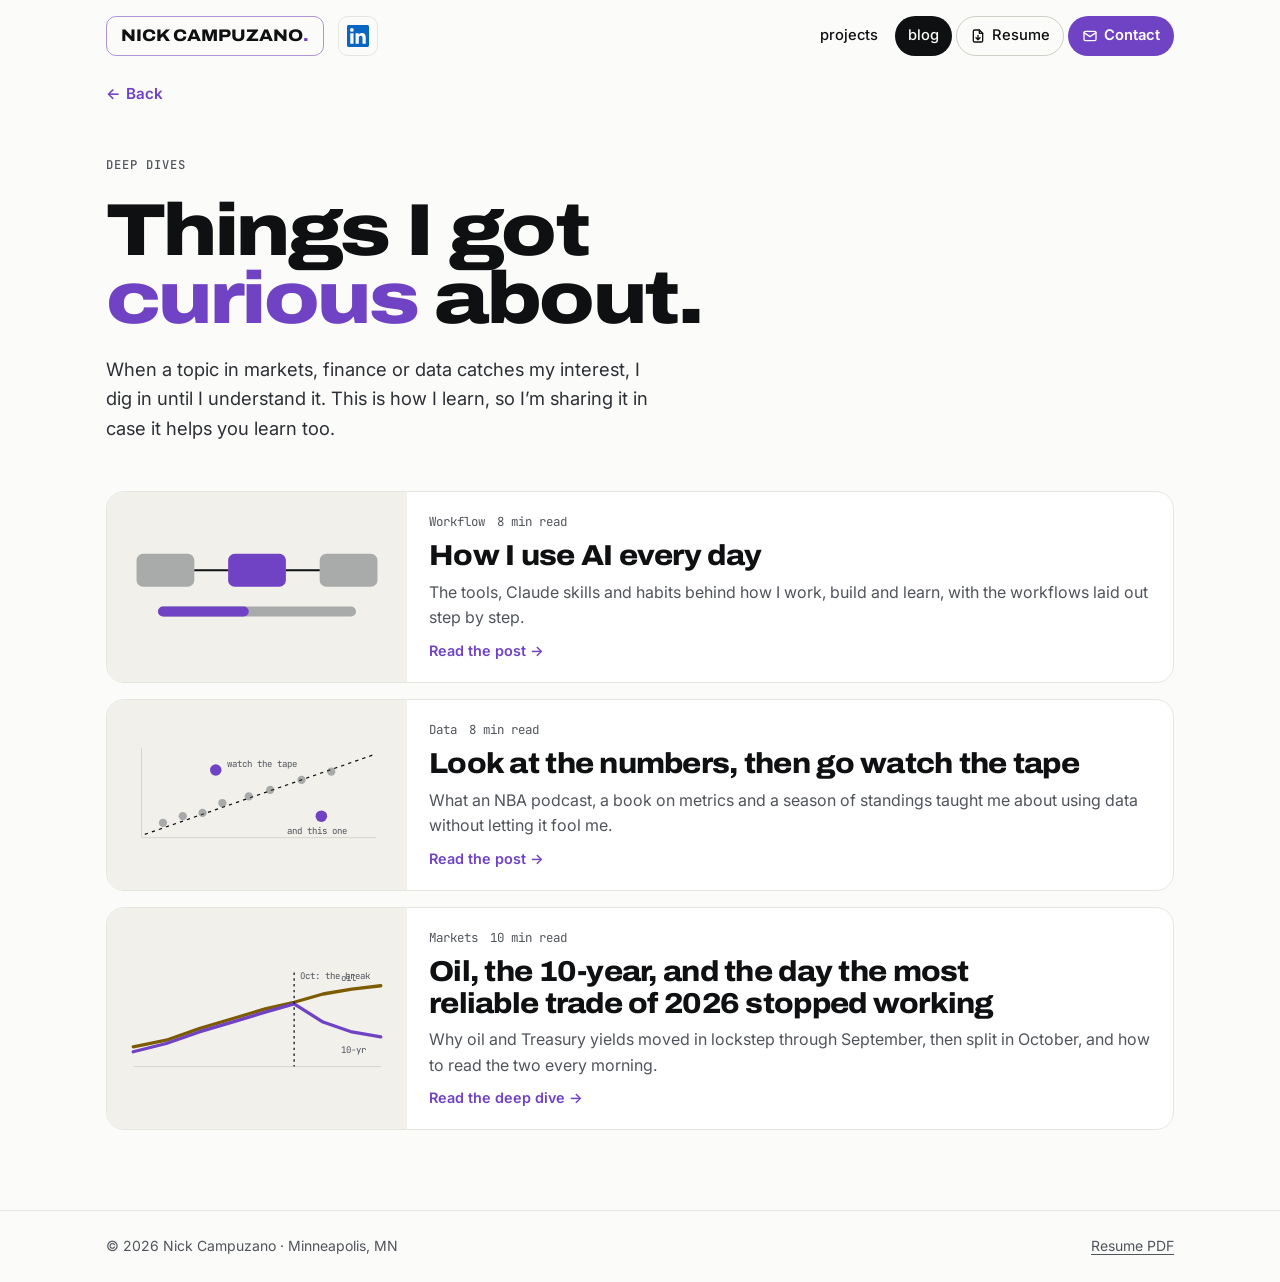
==== deep-dives/index.html @ 83919120 "Header says projects and blog; dock-style home dots with headshot; softer contact pulse; Back link a" ====
<!doctype html>
<html lang="en">
<head>
<meta charset="utf-8">
<meta name="viewport" content="width=device-width, initial-scale=1, viewport-fit=cover">
<title>Deep Dives · Nick Campuzano</title>
<meta name="description" content="Visual explainers by Nick Campuzano on markets, finance and data, with charts and sources.">
<link rel="canonical" href="https://nickgcamp.com/deep-dives/">
<meta property="og:type" content="website">
<meta property="og:site_name" content="Nick Campuzano">
<meta property="og:title" content="Deep Dives · Nick Campuzano">
<meta property="og:description" content="Visual explainers by Nick Campuzano on markets, finance and data, with charts and sources.">
<meta property="og:url" content="https://nickgcamp.com/deep-dives/">
<meta property="og:image" content="https://nickgcamp.com/assets/og-image.png">
<meta property="og:image:width" content="1200">
<meta property="og:image:height" content="630">
<meta name="twitter:card" content="summary_large_image">
<meta name="theme-color" content="#fbfbf9" media="(prefers-color-scheme: light)">
<meta name="theme-color" content="#0f1114" media="(prefers-color-scheme: dark)">
<link rel="icon" href="../assets/favicon.svg" type="image/svg+xml">
<link rel="icon" href="../assets/favicon-32.png" sizes="32x32" type="image/png">
<link rel="apple-touch-icon" href="../assets/apple-touch-icon.png">
<link rel="preconnect" href="https://fonts.googleapis.com">
<link rel="preconnect" href="https://fonts.gstatic.com" crossorigin>
<link rel="stylesheet" href="https://fonts.googleapis.com/css2?family=Archivo:wdth,wght@62..125,400..900&family=Inter:wght@400;500;600;700&family=JetBrains+Mono:wght@400;500;600;700&display=swap">
<link rel="stylesheet" href="../assets/site.css?v=20261123f">
<script src="../assets/site.js?v=20261123f" defer></script>
</head>
<body>
<a class="skip" href="#main">Skip to content</a>
<header class="site-header">
  <div class="wrap">
    <div class="brand-row"><a class="brand" href="../index.html">Nick Campuzano<span>.</span></a><a class="brand-li" href="https://www.linkedin.com/in/nickgcamp" aria-label="Nick on LinkedIn"><svg viewBox="0 0 24 24" width="20" height="20" aria-hidden="true" focusable="false"><path d="M20.45 20.45h-3.55v-5.57c0-1.33-.03-3.04-1.85-3.04-1.86 0-2.14 1.45-2.14 2.94v5.67H9.35V9h3.41v1.56h.05c.48-.9 1.64-1.85 3.37-1.85 3.6 0 4.27 2.37 4.27 5.46v6.28zM5.34 7.43a2.06 2.06 0 1 1 0-4.12 2.06 2.06 0 0 1 0 4.12zM7.12 20.45H3.56V9h3.56v11.45zM22.22 0H1.77C.79 0 0 .77 0 1.73v20.54C0 23.23.79 24 1.77 24h20.45c.98 0 1.78-.77 1.78-1.73V1.73C24 .77 23.2 0 22.22 0z"/></svg></a></div>
    <nav class="nav" aria-label="Main">
      <a href="../projects.html">projects</a>
      <a href="../deep-dives/" aria-current="page">blog</a>
      <a class="nav-pdf" href="../assets/Nick_Campuzano_Resume.pdf" aria-label="Download resume (PDF)"><svg class="dl" viewBox="0 0 24 24" width="16" height="16" aria-hidden="true" focusable="false" fill="none" stroke="currentColor" stroke-width="2" stroke-linecap="round" stroke-linejoin="round"><path d="M14 3H7a2 2 0 0 0-2 2v14a2 2 0 0 0 2 2h10a2 2 0 0 0 2-2V8z"/><path d="M14 3v5h5"/><path d="M12 11v6M9 14.5l3 3 3-3"/></svg><span>Resume</span></a>
      <a class="nav-cta" href="../index.html#contact"><svg class="mail" viewBox="0 0 24 24" width="16" height="16" aria-hidden="true" focusable="false" fill="none" stroke="currentColor" stroke-width="2" stroke-linecap="round" stroke-linejoin="round"><rect x="3" y="5" width="18" height="14" rx="2"/><path d="m3 7 9 6 9-6"/></svg><span>Contact</span></a>
    </nav>
  </div>
</header>
<div class="wrap backbar"><a class="back-link" href="../index.html" data-back><span aria-hidden="true">&larr;</span> Back</a></div>

<main id="main">
  <section class="hero">
    <div class="wrap">
      <span class="eyebrow">Deep Dives</span>
      <h1 style="font-size:clamp(2.4rem,7vw,4.6rem)">Things I got <em>curious</em> about.</h1>
      <p class="lead">When a topic in markets, finance or data catches my interest, I dig in until I understand it. This is how I learn, so I’m sharing it in case it helps you learn too.</p>
    </div>
  </section>
  <section class="section tight">
    <div class="wrap post-list">
      <a class="post-card" href="how-i-use-ai-every-day.html">
        <div class="thumb"><svg viewBox="0 0 320 140" aria-hidden="true"><rect class="t-mut-f" x="14" y="30" width="70" height="40" rx="8"/><rect class="t-acc-f" x="125" y="30" width="70" height="40" rx="8"/><rect class="t-mut-f" x="236" y="30" width="70" height="40" rx="8"/><line x1="84" y1="50" x2="125" y2="50" class="t-ink" stroke-width="2.5"/><line x1="195" y1="50" x2="236" y2="50" class="t-ink" stroke-width="2.5"/><rect class="t-mut-f" x="40" y="94" width="240" height="12" rx="6"/><rect class="t-acc-f" x="40" y="94" width="110" height="12" rx="6"/></svg></div>
        <div class="body">
          <span class="meta-line"><span>Workflow</span><span>8 min read</span></span>
          <h2>How I use AI every day</h2>
          <p>The tools, Claude skills and habits behind how I work, build and learn, with the workflows laid out step by step.</p>
          <span class="go">Read the post →</span>
        </div>
      </a>
      <a class="post-card" href="metrics-and-the-tape.html">
        <div class="thumb"><svg viewBox="0 0 320 140" aria-hidden="true"><line x1="20" y1="122" x2="304" y2="122" class="c-axis"/><line x1="20" y1="122" x2="20" y2="14" class="c-axis"/><line x1="24" y1="118" x2="300" y2="22" class="t-ink" stroke-width="1.5" stroke-dasharray="4 5"/><circle class="t-mut-f" cx="46" cy="104" r="5"/><circle class="t-mut-f" cx="70" cy="96" r="5"/><circle class="t-mut-f" cx="94" cy="92" r="5"/><circle class="t-mut-f" cx="118" cy="80" r="5"/><circle class="t-mut-f" cx="150" cy="72" r="5"/><circle class="t-mut-f" cx="176" cy="64" r="5"/><circle class="t-mut-f" cx="214" cy="52" r="5"/><circle class="t-mut-f" cx="250" cy="42" r="5"/><circle class="t-acc-f" cx="110" cy="40" r="7"/><circle class="t-acc-f" cx="238" cy="96" r="7"/><text class="t-text" x="124" y="36">watch the tape</text><text class="t-text" x="196" y="118">and this one</text></svg></div>
        <div class="body">
          <span class="meta-line"><span>Data</span><span>8 min read</span></span>
          <h2>Look at the numbers, then go watch the tape</h2>
          <p>What an NBA podcast, a book on metrics and a season of standings taught me about using data without letting it fool me.</p>
          <span class="go">Read the post →</span>
        </div>
      </a>
      <a class="post-card" href="oil-and-the-10-year.html">
        <div class="thumb"><svg viewBox="0 0 320 140" aria-hidden="true"><line x1="10" y1="128" x2="310" y2="128" class="c-axis"/><polyline class="t-gold" points="10,104 50,96 90,82 130,70 170,58 205,50 240,40 275,34 310,30" stroke-width="4" stroke-linejoin="round" stroke-linecap="round"/><polyline class="t-acc" points="10,110 50,100 90,86 130,74 170,62 205,52 240,74 275,86 310,92" stroke-width="4" stroke-linejoin="round" stroke-linecap="round"/><line x1="205" y1="14" x2="205" y2="128" class="t-ink" stroke-width="1.5" stroke-dasharray="3 4"/><text class="t-text" x="262" y="24">oil</text><text class="t-text" x="262" y="112">10-yr</text><text class="t-text" x="212" y="22">Oct: the break</text></svg></div>
        <div class="body">
          <span class="meta-line"><span>Markets</span><span>10 min read</span></span>
          <h2>Oil, the 10-year, and the day the most reliable trade of 2026 stopped working</h2>
          <p>Why oil and Treasury yields moved in lockstep through September, then split in October, and how to read the two every morning.</p>
          <span class="go">Read the deep dive →</span>
        </div>
      </a>
    </div>
  </section>
</main>

<footer class="site-footer">
  <div class="wrap">
    <span>© 2026 Nick Campuzano · Minneapolis, MN</span>
    <nav aria-label="Footer">
      <a href="../assets/Nick_Campuzano_Resume.pdf">Resume PDF</a>
    </nav>
  </div>
</footer>

</body>
</html>
---- assets/site.css ----
/* nickgcamp.com · look C
   Big condensed display type (Archivo), Inter body, JetBrains Mono for data.
   One purple accent; gold is the second chart series and the "watch" status.
   Every text color below passes WCAG AA (4.5:1) on the page, cards and thumbnails. */
:root {
  --bg: #fbfbf9;
  --surface: #ffffff;
  --thumb: #f1f0eb;
  --ink: #0f1012;
  --body: #2c2f35;
  --muted: #50545c;
  --faint: #6b6f76;
  --line: #e6e6e1;
  --line-strong: #cfcfc8;
  --accent: #7042c4;
  --accent-ink: #ffffff;
  --accent-soft: #ebe3f8;
  --amber: #7d5c00;
  --amber-soft: #f6ecd2;
  --good: #1d7a4e;
  --good-soft: #dff1e7;
  --bad: #b42f2f;
  --bad-soft: #f8e1e1;
  --code-bg: #16181d;

  --f-display: "Archivo", "Arial Narrow", system-ui, sans-serif;
  --f-body: "Inter", system-ui, -apple-system, "Segoe UI", Roboto, sans-serif;
  --f-mono: "JetBrains Mono", ui-monospace, Menlo, Consolas, monospace;

  --step--1: 0.875rem;
  --step-0: 1rem;
  --step-1: 1.15rem;
  --step-2: 1.45rem;
  --step-3: clamp(1.8rem, 4vw, 2.5rem);
  --step-4: clamp(2.6rem, 9vw, 6.2rem);
  --radius: 18px;
  --radius-sm: 10px;
  --wrap: 1100px;
  color-scheme: light;
}
@media (prefers-color-scheme: dark) {
  :root:not([data-theme="light"]) {
    --bg: #0f1114; --surface: #181b20; --thumb: #1f232a; --ink: #f1f1ec; --body: #d4d6da; --muted: #a3a8b1; --faint: #9aa0a8;
    --line: #2a2e35; --line-strong: #3a3f47; --accent: #c4b0f7; --accent-ink: #0f1114; --accent-soft: #33285a;
    --amber: #e0b44c; --amber-soft: #352e1a; --good: #5cc795; --good-soft: #15291f; --bad: #f08484; --bad-soft: #321b1d; --code-bg: #0a0b0d;
    color-scheme: dark;
  }
}
:root[data-theme="dark"] {
  --bg: #0f1114; --surface: #181b20; --thumb: #1f232a; --ink: #f1f1ec; --body: #d4d6da; --muted: #a3a8b1; --faint: #9aa0a8;
  --line: #2a2e35; --line-strong: #3a3f47; --accent: #c4b0f7; --accent-ink: #0f1114; --accent-soft: #33285a;
  --amber: #e0b44c; --amber-soft: #352e1a; --good: #5cc795; --good-soft: #15291f; --bad: #f08484; --bad-soft: #321b1d; --code-bg: #0a0b0d;
  color-scheme: dark;
}

*, *::before, *::after { box-sizing: border-box; }
html { -webkit-text-size-adjust: 100%; }
body { margin: 0; background: var(--bg); color: var(--ink); font-family: var(--f-body); font-size: var(--step-0); line-height: 1.6; }
img { max-width: 100%; height: auto; display: block; }
a { color: var(--accent); text-underline-offset: 3px; }
a:hover { text-decoration-thickness: 2px; }
:focus-visible { outline: 2px solid var(--accent); outline-offset: 3px; border-radius: 4px; }
h1, h2, h3 { font-family: var(--f-display); line-height: 1.1; text-wrap: balance; margin: 0; letter-spacing: -0.015em; font-stretch: 108%; }
h1 { font-size: var(--step-4); font-weight: 850; font-stretch: 118%; line-height: .92; letter-spacing: -0.035em; }
h2 { font-size: var(--step-3); font-weight: 800; letter-spacing: -0.025em; }
h3 { font-size: var(--step-2); font-weight: 750; }
h1 em, h2 em { font-style: normal; color: var(--accent); }
p { margin: 0; }
.mono { font-family: var(--f-mono); }
.num { font-variant-numeric: tabular-nums; }

.skip { position: absolute; left: 12px; top: -60px; z-index: 10; background: var(--ink); color: var(--bg); padding: 10px 14px; border-radius: 8px; font-weight: 600; text-decoration: none; }
.skip:focus { top: 12px; }

.wrap { max-width: var(--wrap); margin-inline: auto; padding-left: max(16px, env(safe-area-inset-left, 0px)); padding-right: max(16px, env(safe-area-inset-right, 0px)); }

/* Header: wordmark plus pill nav. Not sticky, so focus is never hidden under it. */
.site-header { background: var(--bg); }
.site-header .wrap { display: flex; align-items: center; justify-content: space-between; gap: 10px 16px; flex-wrap: wrap; padding-block: 16px; }
.brand { font-family: var(--f-display); font-weight: 800; font-stretch: 112%; font-size: 1.05rem; color: var(--ink); text-decoration: none; letter-spacing: 0; text-transform: uppercase; }
.brand span { color: var(--accent); }
.nav { display: flex; gap: 4px; flex-wrap: wrap; }
.nav a { color: var(--ink); text-decoration: none; padding: 7px 13px; border-radius: 999px; font-size: .92rem; font-weight: 500; min-height: 36px; display: inline-flex; align-items: center; }
.nav a:hover { background: var(--accent-soft); }
.nav a[aria-current="page"] { background: var(--ink); color: var(--bg); }
.nav { margin-left: auto; }
/* LinkedIn and GitHub, always in the header so recruiters can reach them from any page */
.social { display: flex; gap: 6px; }
.icon-link { width: 40px; height: 40px; display: inline-flex; align-items: center; justify-content: center; border-radius: 999px; border: 1px solid var(--line-strong); color: var(--ink); background: var(--surface); }
.icon-link svg { fill: currentColor; }
.icon-link:hover { background: var(--accent-soft); border-color: var(--accent); }
.btn:focus-visible, .chip:focus-visible, .nav a:focus-visible, .icon-link:focus-visible { border-radius: 999px; }

/* Sections */
.section { padding-block: 56px; }
.section.tight { padding-top: 8px; }
.eyebrow { font-family: var(--f-mono); font-size: .76rem; letter-spacing: .08em; text-transform: uppercase; color: var(--muted); font-weight: 500; }
.kicker { font-size: .74rem; font-weight: 600; color: var(--accent); text-transform: uppercase; letter-spacing: .08em; }
.section-head { display: grid; gap: 10px; margin-bottom: 26px; max-width: 68ch; }
.section-head p { color: var(--muted); }
.section-row { display: flex; justify-content: space-between; align-items: end; gap: 12px 24px; flex-wrap: wrap; margin-bottom: 22px; }
.section-row .section-head { margin-bottom: 0; }
.lead { font-size: 1.15rem; color: var(--body); max-width: 46ch; }
.prose { max-width: 68ch; display: grid; gap: 14px; }
.prose p { color: var(--body); }

/* Hero */
.hero { padding-block: 36px 40px; }
.hero .wrap { display: grid; gap: 22px; }
.hero-row { display: grid; grid-template-columns: minmax(0, 1.2fr) minmax(0, 1fr); gap: 24px; align-items: end; }
.hero.compact h1 { font-size: clamp(2.4rem, 7vw, 4.6rem); }
.chips { display: flex; flex-wrap: wrap; gap: 8px; justify-content: flex-end; }
.chip { border: 1px solid var(--line); border-radius: 999px; padding: 7px 13px; font-size: .84rem; background: var(--surface); color: var(--ink); text-decoration: none; min-height: 36px; display: inline-flex; align-items: center; }
.chip.live::before { content: ""; display: inline-block; width: 8px; height: 8px; border-radius: 50%; background: var(--good); margin-right: 8px; }
a.chip:hover { border-color: var(--accent); }
.chip.cta { background: var(--accent); color: var(--accent-ink); border-color: var(--accent); font-weight: 600; }
.chip.cta:hover { filter: brightness(1.08); }

.actions { display: flex; flex-wrap: wrap; gap: 10px; }
.btn { display: inline-flex; align-items: center; gap: 8px; padding: 10px 18px; min-height: 44px; border-radius: 999px; font-weight: 600; font-size: .95rem; text-decoration: none; border: 1px solid var(--line-strong); color: var(--ink); background: var(--surface); }
.btn:hover { border-color: var(--accent); }
.btn.primary { background: var(--accent); color: var(--accent-ink); border-color: var(--accent); }
.btn.primary:hover { filter: brightness(1.08); }
.btn svg { fill: currentColor; flex: none; width: 18px; height: 18px; }
.hero-text { display: grid; gap: 20px; }
.actions { display: flex; flex-wrap: wrap; gap: 10px; }

/* Work cards: picture first, then what it is and what it shows */
.cards { display: grid; grid-template-columns: repeat(2, minmax(0, 1fr)); gap: 16px; }
.work-card { background: var(--surface); border: 1px solid var(--line); border-radius: var(--radius); overflow: hidden; display: grid; grid-template-rows: auto 1fr; color: var(--ink); text-decoration: none; transition: border-color .15s, transform .15s; }
a.work-card:hover { border-color: var(--accent); transform: translateY(-2px); }
.work-card .thumb { background: var(--thumb); aspect-ratio: 16 / 8; display: grid; align-items: end; overflow: hidden; }
.work-card .thumb svg { display: block; width: 100%; height: auto; padding: 18px 18px 8px; }
.work-card .thumb img { width: 100%; height: 100%; object-fit: cover; object-position: top; }
.work-card .thumb.code { background: var(--code-bg); }
.work-card .body { padding: 16px 18px 20px; display: grid; gap: 6px; align-content: start; }
.work-card h3 { font-size: 1.3rem; }
.work-card p { color: var(--muted); font-size: .94rem; }
.work-card .shows { font-size: .86rem; font-weight: 600; color: var(--ink); }
.work-card .go { font-size: .9rem; font-weight: 600; color: var(--accent); margin-top: 4px; }

/* Thumbnail drawing classes, so pictures follow the palette and dark mode */
.t-ink { stroke: var(--ink); fill: none; } .t-acc { stroke: var(--accent); fill: none; }
.t-ink-f { fill: var(--ink); } .t-acc-f { fill: var(--accent); } .t-soft-f { fill: var(--accent-soft); } .t-mut-f { fill: var(--muted); opacity: .45; }
.t-gold { stroke: var(--amber); fill: none; } .t-gold-f { fill: var(--amber); }
.t-text { fill: var(--muted); font-family: var(--f-mono); font-size: 11px; }

/* Skill ledger */
.ledger { display: grid; grid-template-columns: repeat(3, minmax(0, 1fr)); gap: 16px; }
.ledger > div { padding: 22px; display: grid; gap: 8px; align-content: start; min-width: 0; background: var(--surface); border: 1px solid var(--line); border-radius: var(--radius); }
.ledger h3 { font-size: var(--step-1); }
.ledger p { color: var(--muted); font-size: .95rem; }
.tags { display: flex; flex-wrap: wrap; gap: 6px; margin-top: 4px; }
.tag { font-family: var(--f-mono); font-size: .72rem; padding: 3px 9px; border-radius: 999px; background: var(--accent-soft); color: var(--ink); }

/* About */
.about-grid { display: grid; grid-template-columns: minmax(0, 1.4fr) minmax(0, 1fr); gap: 40px; }
.facts { display: grid; gap: 0; border-top: 1px solid var(--line); align-content: start; margin: 0; }
.facts div { display: flex; justify-content: space-between; gap: 16px; padding-block: 11px; border-bottom: 1px solid var(--line); font-size: .95rem; }
.facts dt { color: var(--muted); }
.facts dd { margin: 0; text-align: right; }

/* Contact band */
.band { background: var(--ink); color: var(--bg); border-radius: var(--radius); padding: clamp(24px, 5vw, 48px); display: grid; gap: 18px; }
.band h2 { color: var(--bg); }
.band h2 em { color: var(--accent-soft); }
.band p { color: var(--bg); max-width: 56ch; }
.band .btn { background: transparent; color: var(--bg); border-color: var(--muted); }
.band .btn:hover { border-color: var(--bg); }
.band .btn.primary { background: var(--bg); color: var(--ink); border-color: var(--bg); }
.band :focus-visible { outline-color: var(--bg); }

/* Footer */
.site-footer { border-top: 1px solid var(--line); margin-top: 24px; }
.site-footer .wrap { padding-block: 24px; display: flex; flex-wrap: wrap; justify-content: space-between; gap: 12px; color: var(--muted); font-size: var(--step--1); }
.site-footer a { color: var(--muted); }
.site-footer nav { display: flex; gap: 16px; flex-wrap: wrap; }

/* Case studies (projects page): outcome first, then problem, approach, result */
.case { padding-block: 40px; border-top: 1px solid var(--line); display: grid; grid-template-columns: minmax(0, 1fr) minmax(0, 1.05fr); gap: 36px; align-items: start; scroll-margin-top: 16px; }
.case .body { display: grid; gap: 14px; min-width: 0; }
.case .outcome { font-size: 1.12rem; color: var(--body); }
.par { display: grid; gap: 12px; margin: 4px 0 0; }
.par div { display: grid; grid-template-columns: 6.5rem minmax(0, 1fr); gap: 12px; }
.par dt { font-family: var(--f-mono); font-size: .74rem; text-transform: uppercase; letter-spacing: .07em; color: var(--accent); padding-top: 3px; }
.par dd { margin: 0; color: var(--body); }
.case .visual { min-width: 0; display: grid; gap: 10px; }
.case .visual .frame { background: var(--thumb); border: 1px solid var(--line); border-radius: var(--radius); overflow: hidden; }
.case .visual a.frame { display: block; }
a.frame:hover { border-color: var(--accent); }
.case .visual .frame svg { display: block; width: 100%; height: auto; padding: 18px; }
.case .visual .frame.code { background: var(--code-bg); }
.case figure { margin: 0; min-width: 0; }
.case figure img { border: 1px solid var(--line); border-radius: var(--radius-sm); }
.case figcaption, .caption { font-size: .8rem; color: var(--muted); font-family: var(--f-mono); }
.note { font-size: .86rem; color: var(--muted); }

.flow { display: flex; flex-wrap: wrap; gap: 8px; align-items: center; }
.flow .node { background: var(--surface); border: 1px solid var(--line); border-radius: 10px; padding: 10px 12px; display: grid; gap: 2px; min-width: 0; }
.flow .node b { font-size: .9rem; }
.flow .node span { font-family: var(--f-mono); font-size: .72rem; color: var(--muted); }
.flow .arrow { color: var(--muted); font-family: var(--f-mono); }
.panel { background: var(--surface); border: 1px solid var(--line); border-radius: var(--radius); padding: 20px; display: grid; gap: 14px; min-width: 0; }

.private-list { display: grid; gap: 0; border-top: 1px solid var(--line); }
.private-list > div { padding-block: 14px; border-bottom: 1px solid var(--line); display: grid; gap: 4px; }
.private-list b { font-size: 1rem; }
.private-list p { color: var(--muted); font-size: .95rem; }

/* Resume page */
.resume-head { display: flex; justify-content: space-between; align-items: end; gap: 20px; flex-wrap: wrap; }
.resume { display: grid; gap: 40px; }
.resume h1 { font-size: clamp(2.4rem, 7vw, 4.4rem); }
.resume section { display: grid; grid-template-columns: 10rem minmax(0, 1fr); gap: 24px; padding-top: 28px; border-top: 1px solid var(--line); }
.resume section > h2 { font-family: var(--f-mono); font-size: .76rem; letter-spacing: .08em; text-transform: uppercase; color: var(--accent); font-weight: 500; padding-top: 5px; font-stretch: 100%; }
.resume .content { display: grid; gap: 26px; min-width: 0; }
.job { display: grid; gap: 8px; }
.job-top { display: flex; justify-content: space-between; gap: 6px 16px; flex-wrap: wrap; align-items: baseline; }
.job h3 { font-size: var(--step-1); }
.job .where { color: var(--muted); font-size: .95rem; }
.job .when { font-family: var(--f-mono); font-size: .8rem; color: var(--muted); white-space: nowrap; }
.job ul, .case ul { margin: 0; padding-left: 1.2rem; display: grid; gap: 6px; color: var(--body); }
.job ul li::marker, .case ul li::marker { color: var(--accent); }
.skills-grid { display: grid; gap: 10px; }
.skills-grid div { display: grid; grid-template-columns: 11rem minmax(0, 1fr); gap: 12px; }
.skills-grid b { font-weight: 600; }
.skills-grid span { color: var(--muted); }

/* Deep Dives list */
.post-list { display: grid; gap: 16px; }
.post-card { display: grid; grid-template-columns: minmax(0, 300px) minmax(0, 1fr); gap: 0; background: var(--surface); border: 1px solid var(--line); border-radius: var(--radius); overflow: hidden; color: var(--ink); text-decoration: none; }
a.post-card:hover { border-color: var(--accent); }
.post-card .thumb { background: var(--thumb); display: grid; align-items: center; min-height: 170px; }
.post-card .thumb svg { width: 100%; height: auto; display: block; padding: 18px; }
.post-card .body { padding: 20px 22px; display: grid; gap: 8px; align-content: center; }
.post-card h2, .post-card h3 { font-size: clamp(1.35rem, 3vw, 1.8rem); }
.post-card p { color: var(--muted); }
.post-card .go { font-size: .9rem; font-weight: 600; color: var(--accent); }
.post-card.soon { border-style: dashed; }
.post-card.soon .thumb { background: repeating-linear-gradient(135deg, var(--thumb) 0 12px, var(--bg) 12px 24px); }
.meta-line { font-family: var(--f-mono); font-size: .78rem; color: var(--muted); display: flex; flex-wrap: wrap; gap: 4px 12px; }
.badge { display: inline-block; font-family: var(--f-mono); font-size: .72rem; padding: 2px 9px; border-radius: 999px; background: var(--accent-soft); color: var(--ink); }

/* Article (one deep dive) */
.article { max-width: 760px; margin-inline: auto; }
.article-head { display: grid; gap: 14px; padding-block: 28px 8px; }
.article-head h1 { font-size: clamp(2.2rem, 6.5vw, 4rem); line-height: .98; }
.article-head .dek { font-size: 1.15rem; color: var(--body); }
.takeaway { background: var(--accent-soft); border-radius: var(--radius); padding: 20px 22px; display: grid; gap: 8px; margin-block: 22px; }
.takeaway .eyebrow { color: var(--ink); }
.takeaway p { font-size: 1.1rem; color: var(--ink); line-height: 1.5; }
.article-body { display: grid; gap: 16px; padding-bottom: 32px; }
.article-body > h2 { font-size: clamp(1.5rem, 3.6vw, 2rem); margin-top: 26px; scroll-margin-top: 16px; }
.article-body > h3 { font-size: 1.2rem; margin-top: 10px; }
.article-body p, .article-body li { color: var(--body); }
.article-body ul, .article-body ol { margin: 0; padding-left: 1.25rem; display: grid; gap: 8px; }
.article-body li::marker { color: var(--accent); }
.article-body blockquote { margin: 0; padding: 4px 0 4px 18px; border-left: 3px solid var(--accent); font-size: 1.08rem; color: var(--ink); }
.article-body blockquote cite { display: block; font-style: normal; font-size: .85rem; color: var(--muted); margin-top: 6px; }
.formula { font-family: var(--f-mono); font-size: .9rem; background: var(--surface); border: 1px solid var(--line); border-radius: var(--radius-sm); padding: 14px 16px; color: var(--ink); overflow-x: auto; }
.formula b { color: var(--accent); font-weight: 600; }
.tldr { display: grid; gap: 10px; counter-reset: t; padding: 0 !important; list-style: none; }
.tldr li { background: var(--surface); border: 1px solid var(--line); border-radius: var(--radius-sm); padding: 14px 16px 14px 52px; position: relative; color: var(--body); }
.tldr li::before { counter-increment: t; content: counter(t); position: absolute; left: 16px; top: 13px; width: 24px; height: 24px; border-radius: 50%; background: var(--ink); color: var(--bg); font-family: var(--f-mono); font-size: .8rem; display: grid; place-items: center; }
.tldr li b { color: var(--ink); }

.fig { margin: 8px 0; background: var(--surface); border: 1px solid var(--line); border-radius: var(--radius); padding: 18px 18px 14px; display: grid; gap: 10px; min-width: 0; }
.fig-title { font-family: var(--f-display); font-weight: 750; font-size: 1.12rem; line-height: 1.25; }
.fig-sub { font-size: .9rem; color: var(--muted); }
.fig svg { width: 100%; height: auto; display: block; overflow: visible; }
.fig figcaption { font-family: var(--f-mono); font-size: .74rem; color: var(--muted); }
.legend { display: flex; flex-wrap: wrap; gap: 6px 16px; font-size: .82rem; color: var(--muted); }
.legend i { display: inline-block; width: 12px; height: 12px; border-radius: 3px; margin-right: 6px; vertical-align: -1px; }

/* Chart marks */
.c-axis { stroke: var(--line-strong); stroke-width: 1; }
.c-grid { stroke: var(--line); stroke-width: 1; }
.c-lbl { fill: var(--muted); font-family: var(--f-mono); font-size: 13px; }
.c-lbl-ink { fill: var(--ink); font-family: var(--f-body); font-size: 14px; font-weight: 500; }
.c-val { fill: var(--ink); font-family: var(--f-mono); font-size: 13.5px; font-weight: 600; }
.c-val-acc { fill: var(--accent); font-family: var(--f-mono); font-size: 13.5px; font-weight: 700; }
.c-acc { fill: var(--accent); } .c-acc-s { stroke: var(--accent); }
.c-soft { fill: var(--accent-soft); }
.c-ink { fill: var(--ink); } .c-ink-s { stroke: var(--ink); }
.c-mut { fill: var(--line-strong); }
.c-gold { fill: var(--amber); } .c-gold-s { stroke: var(--amber); }
.c-bad { fill: var(--bad); } .c-bad-s { stroke: var(--bad); }

.stat-pair { display: grid; grid-template-columns: repeat(2, minmax(0, 1fr)); gap: 12px; }
.stat { border-radius: var(--radius-sm); padding: 16px; display: grid; gap: 2px; background: var(--bg); border: 1px solid var(--line); }
.stat small { font-family: var(--f-mono); font-size: .72rem; text-transform: uppercase; letter-spacing: .06em; color: var(--muted); }
.stat strong { font-family: var(--f-display); font-size: clamp(2rem, 6vw, 2.8rem); font-weight: 850; font-stretch: 110%; line-height: 1; font-variant-numeric: tabular-nums; }
.stat span { font-size: .88rem; color: var(--muted); }
.stat.up strong { color: var(--amber); }
.stat.down strong { color: var(--accent); }

.regimes { display: grid; gap: 0; border-top: 1px solid var(--line); }
.regime { display: grid; grid-template-columns: 9.5rem minmax(0, 1fr); gap: 6px 16px; padding-block: 12px; border-bottom: 1px solid var(--line); align-items: start; }
.regime .when { grid-column: 1; grid-row: 1; font-family: var(--f-mono); font-size: .8rem; color: var(--muted); padding-top: 2px; }
.regime .cpl { grid-column: 1; grid-row: 2; justify-self: start; }
.regime .what { grid-column: 2; grid-row: 1 / span 2; color: var(--body); font-size: .94rem; }
.regime .what b { color: var(--ink); font-weight: 600; }
.cpl { font-family: var(--f-mono); font-size: .72rem; padding: 3px 9px; border-radius: 999px; white-space: nowrap; }
.cpl.pos { background: var(--accent-soft); color: var(--ink); }
.cpl.ext { background: var(--accent); color: var(--accent-ink); }
.cpl.brk { background: var(--amber-soft); color: var(--amber); }

.quad { display: grid; grid-template-columns: repeat(2, minmax(0, 1fr)); gap: 8px; }
.quad .cell { background: var(--bg); border: 1px solid var(--line); border-radius: var(--radius-sm); padding: 12px 14px; display: grid; gap: 4px; align-content: start; }
.quad .cell .dir { font-family: var(--f-mono); font-size: .76rem; color: var(--muted); }
.quad .cell b { font-size: .98rem; }
.quad .cell span { font-size: .88rem; color: var(--muted); }
.quad .cell.hot { border-color: var(--accent); box-shadow: inset 0 0 0 1px var(--accent); }
.quad .cell.wide { grid-column: 1 / -1; }

.table-wrap { overflow-x: auto; border: 1px solid var(--line); border-radius: var(--radius-sm); background: var(--surface); }
.article table { width: 100%; border-collapse: collapse; font-size: .9rem; }
.article th, .article td { text-align: left; padding: 9px 12px; border-bottom: 1px solid var(--line); vertical-align: top; }
.article th { font-family: var(--f-mono); font-weight: 500; font-size: .72rem; text-transform: uppercase; letter-spacing: .05em; color: var(--muted); }
.article tr:last-child td { border-bottom: 0; }
.article code { font-family: var(--f-mono); font-size: .85em; background: var(--thumb); padding: 1px 5px; border-radius: 4px; }

.sources { border-top: 1px solid var(--line); padding-top: 18px; display: grid; gap: 10px; }
.sources ul { margin: 0; padding-left: 1.2rem; display: grid; gap: 6px; color: var(--body); font-size: .92rem; }
.disclaimer { background: var(--amber-soft); border-radius: var(--radius-sm); padding: 14px 16px; font-size: .92rem; color: var(--ink); }
.disclaimer b { color: var(--amber); }
.toc { display: flex; flex-wrap: wrap; gap: 6px; }
.toc a { font-size: .84rem; text-decoration: none; padding: 6px 12px; border: 1px solid var(--line); border-radius: 999px; color: var(--ink); background: var(--surface); min-height: 32px; display: inline-flex; align-items: center; }
.toc a:hover { border-color: var(--accent); }

/* 404 */
.lost { padding-block: 64px; display: grid; gap: 18px; }

@media (max-width: 820px) {
  .site-header .social { order: 1; margin-left: auto; }
  .site-header .nav { order: 2; flex-basis: 100%; margin-left: -13px; }
  .hero-row, .about-grid, .case { grid-template-columns: minmax(0, 1fr); }
  .chips { justify-content: flex-start; }
  .cards, .ledger { grid-template-columns: minmax(0, 1fr); }
  .post-card { grid-template-columns: minmax(0, 1fr); }
  .post-card .thumb { min-height: 0; }
  .resume section { grid-template-columns: minmax(0, 1fr); gap: 10px; }
  .skills-grid div { grid-template-columns: minmax(0, 1fr); gap: 2px; }
  .par div { grid-template-columns: minmax(0, 1fr); gap: 2px; }
  .regime { grid-template-columns: auto minmax(0, 1fr); align-items: center; }
  .regime .when { padding-top: 0; }
  .regime .cpl { grid-column: 2; grid-row: 1; }
  .regime .what { grid-column: 1 / -1; grid-row: 2; }
  .section { padding-block: 40px; }
  .case { gap: 20px; }
}
@media (max-width: 520px) {
  .quad, .stat-pair { grid-template-columns: minmax(0, 1fr); }
}
@media (prefers-reduced-motion: reduce) {
  * { transition: none !important; animation: none !important; }
  a.work-card:hover { transform: none; }
}

/* Copy-email button and toast (assets/site.js) */
.sr-only { position: absolute; width: 1px; height: 1px; padding: 0; margin: -1px; overflow: hidden; clip: rect(0 0 0 0); white-space: nowrap; border: 0; }
button.btn, button.icon-link { font: inherit; cursor: pointer; }
button.icon-link { padding: 0; }
.copy-email { position: relative; }
.ce-icons { display: inline-grid; width: 20px; height: 20px; flex: none; }
.btn .ce-icons { width: 18px; height: 18px; }
.ce-icons svg { grid-area: 1 / 1; width: 100%; height: 100%; fill: none; stroke: currentColor; stroke-width: 2; stroke-linecap: round; stroke-linejoin: round; transition: transform .45s cubic-bezier(.2, .8, .2, 1), opacity .25s; }
.ce-check { opacity: 0; transform: scale(.4) rotate(-25deg); stroke-dasharray: 22; stroke-dashoffset: 22; }
.is-copied .ce-mail { opacity: 0; transform: translate(10px, -12px) rotate(14deg) scale(.6); }
.is-copied .ce-check { opacity: 1; transform: none; stroke-dashoffset: 0; transition: transform .45s cubic-bezier(.3, 1.6, .5, 1) .1s, opacity .2s .1s, stroke-dashoffset .35s ease .18s; }
.ce-label { display: inline-grid; }
.ce-label > span { grid-area: 1 / 1; transition: opacity .2s, transform .25s; }
.ce-label .ce-b { opacity: 0; transform: translateY(6px); }
.is-copied .ce-label .ce-a { opacity: 0; transform: translateY(-6px); }
.is-copied .ce-label .ce-b { opacity: 1; transform: none; }
.btn.is-copied { border-color: var(--accent); }
.icon-link.is-copied { background: var(--accent); border-color: var(--accent); color: var(--accent-ink); }
.ce-burst { position: absolute; left: 50%; top: 50%; width: 6px; height: 6px; margin: -3px; border-radius: 50%; background: var(--accent); pointer-events: none; animation: ce-burst .6s cubic-bezier(.2, .7, .3, 1) forwards; }
.ce-burst:nth-child(odd) { background: var(--amber); }
.band .ce-burst { background: var(--accent-soft); }
@keyframes ce-burst { from { transform: rotate(var(--a)) translateX(10px) scale(1); opacity: 1; } to { transform: rotate(var(--a)) translateX(var(--d)) scale(.3); opacity: 0; } }
.toast { position: fixed; left: 50%; bottom: max(20px, env(safe-area-inset-bottom)); z-index: 50; display: flex; align-items: center; gap: 12px; max-width: calc(100vw - 32px); padding: 12px 12px 12px 12px; border-radius: 14px; background: var(--ink); color: var(--bg); box-shadow: 0 12px 32px rgba(0, 0, 0, .28); transform: translate(-50%, 140%); opacity: 0; visibility: hidden; transition: transform .45s cubic-bezier(.2, .9, .3, 1.25), opacity .25s, visibility 0s .45s; }
.toast.show { transform: translate(-50%, 0); opacity: 1; visibility: visible; transition: transform .45s cubic-bezier(.2, .9, .3, 1.25), opacity .25s; }
.toast .t-badge { width: 34px; height: 34px; border-radius: 50%; background: var(--accent); display: grid; place-items: center; flex: none; }
.toast .t-badge svg { width: 18px; height: 18px; fill: none; stroke: var(--accent-ink); stroke-width: 2.6; stroke-linecap: round; stroke-linejoin: round; stroke-dasharray: 22; stroke-dashoffset: 22; }
.toast.show .t-badge svg { stroke-dashoffset: 0; transition: stroke-dashoffset .4s ease .2s; }
.toast.manual .t-badge { display: none; }
.toast .t-body { display: grid; gap: 2px; min-width: 0; }
.toast b { font-size: .95rem; }
.toast .t-addr { font-family: var(--f-mono); font-size: .86rem; user-select: all; overflow-wrap: anywhere; min-height: 1.3em; }
.toast .t-addr.typing::after { content: "▍"; animation: ce-blink .8s steps(1) infinite; }
@keyframes ce-blink { 50% { opacity: 0; } }
.toast .t-close { margin-left: 4px; width: 32px; height: 32px; border-radius: 50%; border: 0; background: transparent; color: inherit; font-size: 1.3rem; line-height: 1; cursor: pointer; opacity: .7; }
.toast .t-close:hover { opacity: 1; }
.toast :focus-visible { outline-color: var(--bg); }
@media (prefers-reduced-motion: reduce) {
  .ce-icons svg, .ce-label > span, .toast, .toast .t-badge svg { transition: none !important; }
  .toast { transform: translate(-50%, 0); }
  .ce-burst { display: none; }
}

/* Flow diagrams inside posts */
.fig .flow { gap: 8px 6px; }
.flow .branch { display: grid; gap: 8px; }
.flow-loop { margin: 0; font-size: .9rem; color: var(--muted); }
.flow-loop span { color: var(--accent); font-weight: 700; margin-right: 4px; }

/* Photos */
.intro { display: flex; align-items: center; gap: 18px; }
.intro picture, .resume-id picture { flex: none; }
.avatar { display: block; width: 88px; height: 88px; border-radius: 50%; object-fit: cover; flex: none; background: var(--thumb); box-shadow: 0 0 0 3px var(--bg), 0 0 0 5px var(--accent); }
.about-side { display: grid; gap: 22px; align-content: start; }
.portrait img { display: block; width: 100%; height: auto; border-radius: var(--radius); background: var(--thumb); }
.resume-id { display: flex; align-items: center; gap: 18px; min-width: 0; }
.resume-id .avatar { width: 72px; height: 72px; }
@media (max-width: 820px) { .portrait { max-width: 340px; } }
@media (max-width: 520px) {
  .intro { align-items: flex-start; gap: 14px; }
  .avatar { width: 64px; height: 64px; }
  .resume-id .avatar { width: 60px; height: 60px; }
}

/* Home page: featured first card, problem / what I built, screenshot thumbs, Off the clock */
.cards .feature { grid-column: 1 / -1; grid-template-columns: minmax(0, 1.25fr) minmax(0, 1fr); grid-template-rows: none; }
.cards .feature .thumb { aspect-ratio: auto; height: 100%; min-height: 260px; }
.cards .feature .body { padding: 24px 26px; align-content: center; gap: 10px; }
.cards .feature h3 { font-size: clamp(1.4rem, 3vw, 1.9rem); }
.work-card .thumb.shot { align-items: start; }
.work-card .thumb.shot img { object-position: top center; }
.work-card .thumb.alert { align-items: center; }
.work-card .thumb.alert svg { padding: 10px 18px; }
.pb { margin: 4px 0 2px; display: grid; gap: 8px; }
.pb div { display: grid; gap: 1px; }
.pb dt { font-family: var(--f-mono); font-size: .7rem; text-transform: uppercase; letter-spacing: .08em; color: var(--accent); }
.pb dd { margin: 0; color: var(--body); font-size: .94rem; }
.side { display: grid; grid-template-columns: repeat(3, minmax(0, 1fr)); gap: 16px; }
.side > div { display: grid; gap: 6px; align-content: start; padding: 18px 20px; border-top: 2px solid var(--ink); min-width: 0; }
.side h3 { font-size: var(--step-1); }
.side p { color: var(--muted); font-size: .94rem; }
.side-ico { width: 34px; height: 34px; border-radius: 10px; background: var(--accent-soft); display: grid; place-items: center; margin-bottom: 4px; }
.side-ico svg { width: 20px; height: 20px; fill: none; stroke: var(--accent); stroke-width: 2; stroke-linecap: round; stroke-linejoin: round; }
.side-foot { margin-top: 14px; font-size: .86rem; color: var(--muted); font-style: italic; }
@media (max-width: 820px) {
  .cards .feature { grid-template-columns: minmax(0, 1fr); }
  .cards .feature .thumb { aspect-ratio: 16 / 9; height: auto; min-height: 0; }
  .side { grid-template-columns: minmax(0, 1fr); }
}
.about-grid .prose { align-content: start; }

/* ---- Living resume: simple header, back link, LinkedIn by the name ---- */
.backbar { padding-block: 0 4px; }
.back-link { display: inline-flex; align-items: center; gap: 6px; min-height: 44px; font-weight: 600; font-size: .95rem; color: var(--accent); text-decoration: none; }
.back-link:hover { text-decoration: underline; }
@media (max-width: 820px) {
  .site-header .nav { flex-basis: 100%; margin-left: 0; }
}

/* ---- Tap to enlarge (any chart wrapped in a.zoom[data-lightbox]) ---- */
.zoom { display: block; width: 100%; padding: 0; border: 1px solid var(--line); border-radius: 14px; overflow: hidden; background: var(--surface); cursor: zoom-in; position: relative; }
.zoom img { display: block; width: 100%; height: auto; border-radius: 0 !important; }
.zoom .hint { position: absolute; right: 12px; bottom: 12px; display: inline-flex; align-items: center; gap: 6px; background: var(--ink); color: var(--bg); font-size: .82rem; font-weight: 600; padding: 8px 12px; border-radius: 999px; box-shadow: 0 2px 10px rgba(0,0,0,.2); }
.zoom .hint svg { width: 16px; height: 16px; }
.zoom:hover .hint, .zoom:focus-visible .hint { background: var(--accent); color: var(--accent-ink); }
.lightbox:not([open]) { display: none; }
.lightbox { width: 100vw; height: 100dvh; max-width: none; max-height: none; margin: 0; padding: 0; border: 0; background: rgba(8,9,12,.94); color: #f1f1ec; }
.lightbox::backdrop { background: rgba(8,9,12,.94); }
.lb-scroll { position: absolute; inset: 0; overflow: auto; display: grid; place-items: center; padding: max(56px, env(safe-area-inset-top, 0px)) max(12px, env(safe-area-inset-right, 0px)) max(40px, env(safe-area-inset-bottom, 0px)) max(12px, env(safe-area-inset-left, 0px)); overscroll-behavior: contain; }
.lb-scroll img { max-width: 100%; max-height: calc(100dvh - 100px); width: auto; height: auto; border-radius: 8px; cursor: zoom-in; background: #fff; }
.lightbox.big .lb-scroll { place-items: start; }
.lightbox.big .lb-scroll img { max-width: none; max-height: none; width: var(--lb-w, 1400px); cursor: zoom-out; }
.lb-bar { position: absolute; top: 0; left: 0; right: 0; display: flex; justify-content: space-between; align-items: center; gap: 12px; padding: max(8px, env(safe-area-inset-top, 0px)) max(10px, env(safe-area-inset-right, 0px)) 8px max(14px, env(safe-area-inset-left, 0px)); z-index: 2; background: linear-gradient(rgba(8,9,12,.9), rgba(8,9,12,0)); }
.lb-tip { font-size: .85rem; color: #c9cbd1; }
.lb-btns { display: flex; gap: 8px; }
.lb-btn { min-width: 44px; height: 44px; border-radius: 999px; border: 1px solid rgba(255,255,255,.35); background: rgba(255,255,255,.08); color: #fff; font: 600 .9rem var(--f-body); padding: 0 14px; cursor: pointer; display: inline-flex; align-items: center; justify-content: center; }
.lb-btn:hover, .lb-btn:focus-visible { background: rgba(255,255,255,.2); }

/* ---- Side-by-side chart page (Vikings) ---- */
.split { display: grid; grid-template-columns: minmax(0, 2fr) minmax(0, 3fr); gap: 40px; align-items: start; padding-block: 14px 56px; }
.split .story { min-width: 0; display: grid; gap: 10px; align-content: start; }
.split .story h1 { font-size: clamp(1.8rem, 3.6vw, 2.6rem); }
.split .story > p { color: var(--body); max-width: 60ch; margin: 0; font-size: 1.08rem; }
.visual-col { min-width: 0; position: sticky; top: 16px; }
.chart { margin: 0; }
.chart figcaption { margin-top: 10px; font-size: .85rem; color: var(--muted); }
.spar { margin: 12px 0 0; display: grid; gap: 14px; max-width: 60ch; }
.spar div { display: grid; gap: 2px; padding-top: 12px; border-top: 1px solid var(--line); }
.spar dt { font-family: var(--f-mono); font-size: .76rem; letter-spacing: .08em; text-transform: uppercase; color: var(--accent); }
.spar dd { margin: 0; color: var(--body); }
@media (max-width: 860px) { .split { grid-template-columns: minmax(0, 1fr); gap: 22px; } .visual-col { position: static; } .spar { gap: 10px; } .spar div { padding-top: 8px; } }
.nav a.nav-pdf { gap: 6px; border: 1px solid var(--line-strong); }
.nav a.nav-pdf .dl { flex: none; }

/* ---- Name button + LinkedIn, same spot on every page ---- */
.brand-row { display: flex; align-items: center; gap: 14px; flex-shrink: 0; }
.brand-row .brand { display: inline-block; white-space: nowrap; line-height: 30px; padding: 4px 14px; border: 1px solid var(--accent); border: 1px solid color-mix(in srgb, var(--accent) 55%, transparent); border-radius: 10px; transition: background-color .15s, border-color .15s; }
.brand-row .brand:hover, .brand-row .brand:focus-visible { background: var(--accent-soft); border-color: var(--accent); }
.brand-li { width: 40px; height: 40px; display: inline-flex; align-items: center; justify-content: center; border-radius: 10px; border: 1px solid var(--line); color: #0a66c2; transition: background-color .15s, border-color .15s; }
.brand-li svg { width: 22px; height: 22px; fill: currentColor; }
.brand-li:hover, .brand-li:focus-visible { background: var(--accent-soft); border-color: var(--accent); }
@media (prefers-color-scheme: dark) { :root:not([data-theme="light"]) .brand-li { color: #7cb7ff; } }
:root[data-theme="dark"] .brand-li { color: #7cb7ff; }
@media (max-width: 860px) { .brand-row .brand { line-height: 34px; } .brand-li { width: 44px; height: 44px; } }

/* Pinned header, Contact button and contact panel (Nov 23) */
html { scroll-padding-top: var(--hdr-h, 112px); }
@media (prefers-reduced-motion: no-preference) { html { scroll-behavior: smooth; } }
.site-header { position: sticky; top: 0; z-index: 40; background: var(--bg); transition: box-shadow .2s; }
.top { position: sticky; top: 0; z-index: 40; background: var(--paper, var(--bg)); margin-inline: calc(-1 * clamp(20px, 4vw, 48px)); padding-inline: clamp(20px, 4vw, 48px); border-radius: 24px 24px 0 0; transition: box-shadow .2s, border-radius .2s; }
.site-header.stuck, .top.stuck { box-shadow: 0 1px 0 var(--line), 0 10px 20px -16px rgba(0, 0, 0, .35); }
.top.stuck { border-radius: 0; }
.nav a.nav-cta, .top nav a.nav-cta { gap: 6px; background: var(--accent); color: var(--accent-ink); font-weight: 600; padding-inline: 14px; }
.nav a.nav-cta:hover, .top nav a.nav-cta:hover { background: var(--accent); filter: brightness(1.08); }
.nav-cta svg, .btn .mail { width: 16px; height: 16px; flex: none; }
.contact-panel { margin-top: 6px; padding: 20px clamp(16px, 3vw, 26px) 22px; border: 1px solid var(--accent); border: 1px solid color-mix(in srgb, var(--accent) 45%, transparent); border-radius: 16px; background: var(--accent-soft); background: color-mix(in srgb, var(--accent-soft) 45%, transparent); max-width: 640px; }
.contact-panel .talk { font-family: var(--f-display); font-weight: 800; font-size: 1.5rem; line-height: 1.2; color: var(--ink); margin: 0 0 4px; }
.contact-panel .contact { margin-top: 14px; }
.contact-panel .btn { gap: 8px; }
.contact-panel .btn svg { fill: none; stroke: currentColor; }
.contact-panel .btn svg.li { fill: currentColor; stroke: none; }
.contact-panel { --cg: color-mix(in srgb, var(--accent) 38%, transparent); }
.contact-flash { animation: contact-pulse 2.4s ease-in-out 1; }
@keyframes contact-pulse {
  0% { box-shadow: 0 0 0 0 transparent, 0 0 0 0 transparent; }
  18% { box-shadow: 0 0 0 2px var(--accent), 0 0 22px 4px var(--cg); }
  36% { box-shadow: 0 0 0 1px var(--accent), 0 0 6px 0 var(--cg); }
  54% { box-shadow: 0 0 0 2px var(--accent), 0 0 22px 4px var(--cg); }
  76% { box-shadow: 0 0 0 1px var(--accent), 0 0 6px 0 var(--cg); }
  100% { box-shadow: 0 0 0 0 transparent, 0 0 0 0 transparent; }
}
@media (prefers-reduced-motion: reduce) { .contact-flash { animation: none; box-shadow: 0 0 0 2px var(--accent); } }
@media (max-width: 860px) {
  .site-header .wrap, .top { padding-block: 10px; row-gap: 8px; }
  .top { margin-inline: -18px; padding-inline: 18px; border-radius: 18px 18px 0 0; }
  .site-header .nav a, .top nav a { min-height: 40px; }
}
.contact-panel .btn svg { width: 16px; height: 16px; }
.contact-panel .btn.primary { background: var(--accent); color: var(--accent-ink); border-color: var(--accent); }
.visual-col { top: var(--hdr-h, 112px); }
.skip { z-index: 60; }
.contact-panel .btn, .nav a.nav-cta, .top nav a.nav-cta { white-space: nowrap; }

/* Where-am-I: side tracker on wide screens, progress bar on narrow ones, gentle reveal (Nov 23) */
.spy { display: none; }
@media (min-width: 1240px) {
  .spy { display: flex; flex-direction: column; gap: 2px; position: fixed; z-index: 30; top: 50%; transform: translateY(-50%); right: calc(50% + 590px); }
  .spy a { display: flex; align-items: center; gap: 10px; min-height: 28px; padding: 2px 8px 2px 4px; border-radius: 999px; text-decoration: none; color: var(--muted); font-family: var(--f-mono); font-size: .7rem; letter-spacing: .06em; text-transform: uppercase; }
  .spy .dot { width: 8px; height: 8px; border-radius: 50%; flex: none; border: 1.5px solid var(--muted); background: transparent; transition: background-color .2s, border-color .2s, transform .2s; }
  .spy .lbl { position: absolute; left: 30px; opacity: 0; pointer-events: none; white-space: nowrap; background: var(--paper, var(--bg)); border: 1px solid var(--line); border-radius: 999px; padding: 2px 8px; transition: opacity .15s; }
  .spy a:hover .lbl, .spy a:focus-visible .lbl { opacity: 1; }
  .spy a:hover .dot { border-color: var(--accent); }
  .spy a.on { color: var(--accent); }
  .spy a.on .dot { background: var(--accent); border-color: var(--accent); transform: scale(1.35); }
  .spy::before { content: ""; position: absolute; left: 7.5px; top: 14px; bottom: 14px; width: 1px; background: var(--line); z-index: -1; }
}
@media (min-width: 1520px) {
  .spy .lbl { position: static; opacity: 1; background: none; border: 0; padding: 0; pointer-events: auto; }
}
.read-bar { position: absolute; left: 0; right: 0; bottom: -1px; height: 3px; background: var(--accent); transform-origin: left center; transform: scaleX(0); border-radius: 0 3px 3px 0; pointer-events: none; }
@media (min-width: 1240px) { .read-bar { display: none; } }
@media (prefers-reduced-motion: no-preference) {
  .reveal-on main > section { opacity: 0; transform: translateY(16px); transition: opacity .5s ease-out, transform .5s ease-out; }
  .reveal-on main > section.in { opacity: 1; transform: none; }
}
/* Deep Dive reading tracker: sections that light up, time left (Nov 23) */
.track { display: none; }
@media (min-width: 1240px) {
  .track { display: grid; gap: 14px; position: fixed; z-index: 30; top: calc(var(--hdr-h, 112px) + 28px); right: calc(50% + 412px); width: 176px; transition: opacity .2s; }
  .track.away { opacity: 0; pointer-events: none; }
  .track .left { font-family: var(--f-mono); font-size: .74rem; letter-spacing: .06em; text-transform: uppercase; color: var(--accent); font-weight: 600; }
  .track ol { list-style: none; margin: 0; padding: 0; display: grid; gap: 2px; position: relative; }
  .track ol::before { content: ""; position: absolute; left: 3px; top: 8px; bottom: 8px; width: 2px; border-radius: 2px; background: var(--line); }
  .track .fill { position: absolute; left: 3px; top: 8px; width: 2px; border-radius: 2px; background: var(--accent); height: 0; transition: height .15s linear; }
  .track a { display: grid; grid-template-columns: 8px 1fr; gap: 10px; align-items: start; padding: 4px 0; text-decoration: none; color: var(--muted); font-size: .82rem; line-height: 1.3; }
  .track a::before { content: ""; width: 8px; height: 8px; margin-top: 4px; border-radius: 50%; background: var(--paper, var(--bg)); border: 2px solid var(--line); box-sizing: border-box; position: relative; z-index: 1; transition: background-color .2s, border-color .2s; }
  .track a.done { color: var(--body); }
  .track a.done::before { border-color: var(--accent); background: var(--accent); }
  .track a.on { color: var(--ink); font-weight: 600; }
  .track a.on::before { border-color: var(--accent); background: var(--paper, var(--bg)); box-shadow: 0 0 0 3px var(--accent-soft); }
  .track a:hover { color: var(--accent); }
}
.read-strip { position: absolute; left: 0; right: 0; top: 100%; display: flex; justify-content: space-between; gap: 12px; padding: 6px max(16px, env(safe-area-inset-right, 0px)) 6px max(16px, env(safe-area-inset-left, 0px)); background: var(--paper, var(--bg)); border-bottom: 1px solid var(--line); font-family: var(--f-mono); font-size: .72rem; color: var(--muted); opacity: 0; transform: translateY(-4px); pointer-events: none; transition: opacity .2s, transform .2s; }
.read-strip.show { opacity: 1; transform: none; }
.read-strip .sec { overflow: hidden; text-overflow: ellipsis; white-space: nowrap; min-width: 0; }
.read-strip .left { color: var(--accent); font-weight: 600; white-space: nowrap; }
@media (min-width: 1240px) { .read-strip { display: none; } }
.end-mark { display: grid; gap: 14px; margin-block: 36px 8px; }
.end-mark .rule { display: flex; align-items: center; gap: 12px; font-family: var(--f-mono); font-size: .74rem; letter-spacing: .08em; text-transform: uppercase; color: var(--muted); }
.end-mark .rule::before, .end-mark .rule::after { content: ""; flex: 1; height: 1px; background: var(--line); }
.next-card { display: grid; gap: 6px; padding: 18px 20px; border: 1px solid var(--line); border-radius: var(--radius); background: var(--surface); text-decoration: none; color: var(--ink); transition: border-color .2s, transform .2s; }
.next-card:hover { border-color: var(--accent); }
.next-card .eyebrow { color: var(--accent); }
.next-card b { font-family: var(--f-display); font-size: 1.2rem; line-height: 1.25; }
.next-card span.meta { font-family: var(--f-mono); font-size: .74rem; color: var(--muted); }


/* Section dots grow as the cursor gets close, like the Mac dock (Nov 23) */
@media (min-width: 1240px) {
  .spy { gap: 0; }
  .spy a { min-height: 32px; padding: 4px 12px 4px 6px; }
  .spy .dot { width: 8px; height: 8px; --m: 1; --b: 1; transform: scale(calc(var(--m) * var(--b))); transition: background-color .2s, border-color .2s, transform .12s ease-out; will-change: transform; }
  .spy a.on .dot { --b: 1.3; transform: scale(calc(var(--m) * var(--b))); }
  .spy::before { left: 9.5px; }
  .spy .lbl { left: 40px; font-size: .82rem; font-weight: 700; letter-spacing: .04em; color: var(--accent); }
}
@media (min-width: 1240px) and (prefers-reduced-motion: reduce) {
  .spy .dot { transition: none; }
  .spy a:hover .dot { --m: 2.2; }
}
@media (min-width: 1240px) {
  .spy a.near .lbl { opacity: 1; }
  .spy a.near { color: var(--accent); }
  .spy a.near .dot { border-color: var(--accent); }
}

/* Deep Dives: Back lines up with the article, not the page edge (Nov 23) */
body:has(.article-body) .backbar { max-width: calc(760px + 32px); }
body:has(.article-body) .article-head { padding-top: 12px; }

/* Summary dot shows Nick's headshot (Nov 23) */
@media (min-width: 1240px) {
  .spy .dot.face { width: 12px; height: 12px; margin-left: -2px; border: 1.5px solid var(--muted); background: var(--face) center / cover no-repeat, var(--surface); will-change: auto; }
  .spy a.on .dot.face { border-color: var(--accent); background: var(--face) center / cover no-repeat, var(--surface); box-shadow: 0 0 0 2px var(--accent-soft); }
  .spy a:hover .dot.face, .spy a.near .dot.face { border-color: var(--accent); }
}

/* Deep Dive graphics: one palette (see site-notes/palette.md), NYT/Ringer-style: flat, thin gray lines, purple does the highlighting (Nov 23) */
.fig .gx-ic { width: 40px; height: 40px; border-radius: 50%; display: grid; place-items: center; flex: none; background: var(--accent-soft); color: var(--accent); }
.fig .gx-ic svg { width: 20px; height: 20px; fill: none; stroke: currentColor; stroke-width: 1.8; stroke-linecap: round; stroke-linejoin: round; }
.fig .gx-ic.hi { background: var(--accent); color: var(--accent-ink); }
.path { list-style: none; margin: 6px 0 2px; padding: 0; display: grid; grid-template-columns: repeat(var(--n), minmax(0, 1fr)); gap: 0 10px; }
.path li { position: relative; display: grid; justify-items: center; align-content: start; text-align: center; gap: 8px; min-width: 0; }
.path li + li::before { content: ""; position: absolute; top: 19.5px; left: calc(-50% + 18px); right: calc(50% + 28px); height: 1.5px; background: var(--line-strong); }
.path li + li::after { content: ""; position: absolute; top: 16px; right: calc(50% + 26px); width: 7px; height: 7px; border-top: 1.5px solid var(--line-strong); border-right: 1.5px solid var(--line-strong); transform: rotate(45deg); }
.path .tx { display: grid; gap: 2px; }
.path .no { font-family: var(--f-mono); font-size: .66rem; letter-spacing: .08em; color: var(--muted); }
.path b { font-size: .86rem; line-height: 1.25; color: var(--ink); }
.path small { font-size: .74rem; line-height: 1.3; color: var(--muted); }
.gx-note { margin: 4px 0 0; display: flex; align-items: center; gap: 10px; padding-top: 12px; border-top: 1px solid var(--line); font-size: .88rem; color: var(--body); }
.gx-note svg { width: 18px; height: 18px; flex: none; fill: none; stroke: var(--accent); stroke-width: 1.8; stroke-linecap: round; stroke-linejoin: round; }
.gx-note b { color: var(--accent); font-weight: 600; }
@media (max-width: 620px) {
  .path { grid-template-columns: 1fr; gap: 14px; }
  .path li { grid-template-columns: 40px 1fr; justify-items: start; align-items: center; text-align: left; gap: 0 14px; }
  .path li + li::before { top: -14px; left: 19.5px; right: auto; width: 1.5px; height: 14px; }
  .path li + li::after { display: none; }
}
/* fork: one scan, two databases */
.fork { display: grid; grid-template-columns: auto 72px minmax(0, 1fr); align-items: center; gap: 0 8px; margin-top: 6px; }
.fork .src { display: grid; justify-items: center; gap: 6px; text-align: center; }
.fork .src b, .fork .db b { font-size: .88rem; color: var(--ink); }
.fork .src small, .fork .db small { font-size: .74rem; color: var(--muted); }
.fork .lines { width: 72px; height: 120px; overflow: visible; }
.fork .lines path { fill: none; stroke: var(--line-strong); stroke-width: 1.5; }
.fork .outs { display: grid; gap: 12px; }
.fork .db { display: flex; align-items: center; gap: 12px; padding: 10px 14px; border: 1px solid var(--line); border-radius: 12px; background: var(--surface); }
.fork .db.hi { border-color: var(--accent); background: var(--accent-soft); }
.fork .db .tx { display: grid; gap: 1px; }
@media (max-width: 620px) {
  .fork { grid-template-columns: 1fr; gap: 10px; }
  .fork .lines { width: 100%; height: 28px; }
  .fork .lines.h { display: none; }
  .fork .outs { grid-template-columns: 1fr 1fr; gap: 8px; }
  .fork .db { padding: 10px; gap: 8px; }
}
@media (min-width: 621px) { .fork .lines.v { display: none; } }
/* ring: steps around a circle (the metrics loop and the deep-dive cycle) */
.ringfig svg.ring { display: block; width: 100%; max-width: 540px; height: auto; margin: 4px auto 0; overflow: visible; }
.ring .arc { fill: none; stroke: var(--line-strong); stroke-width: 2; stroke-linecap: round; }
.ring .head { fill: var(--line-strong); }
.ring .halo { fill: var(--accent-soft); }
.ring .disc { fill: var(--accent); }
.ring .glyph { fill: none; stroke: var(--accent-ink); stroke-width: 1.8; stroke-linecap: round; stroke-linejoin: round; }
.ring .num { fill: var(--accent); font: 600 11px var(--f-mono); letter-spacing: .1em; }
.ring .lab { fill: var(--ink); font: 700 17px var(--f-body); }
.ring .sub { fill: var(--muted); font: 400 13px var(--f-body); }
.ring .mid { fill: var(--muted); font: 500 14px var(--f-body); }
.ring .mid-strong { fill: var(--ink); font-weight: 700; }
.ring .orbit circle { fill: var(--accent); }
.ring .orbit { transform-box: view-box; }
@media (prefers-reduced-motion: no-preference) { .ring .orbit { animation: ring-orbit 14s linear infinite; } }
@keyframes ring-orbit { to { transform: rotate(360deg); } }
/* oil post: the gold line and "broke" tags move into the palette */
.c-gold { fill: var(--muted); } .c-gold-s { stroke: var(--muted); }
.cpl.brk { background: var(--line); color: var(--ink); }

/* ---- November record chart (inline SVG, site colors) ---- */
.nba .nb-open { fill: var(--surface); stroke: var(--muted); stroke-width: 2; }
.nba .nb-bar { stroke: var(--accent); stroke-opacity: .32; stroke-width: 5; stroke-linecap: round; }
.nba .nb-grid { stroke: var(--line); stroke-dasharray: 3 4; }
.nba .nb-500 { stroke: var(--muted); stroke-width: 1.2; }
.nba .nb-hi { fill: var(--accent-soft); }
.nba .nb-team { fill: var(--ink); font: 500 14px var(--f-body); }
.nba .nb-num { fill: var(--muted); font: 400 13px var(--f-mono); }
.nba .nb-fin { fill: var(--ink); font: 700 13px var(--f-mono); }
.nba .nb-big { fill: var(--accent); font: 700 13px var(--f-mono); }
.nba .nb-head { fill: var(--muted); font: 600 11px var(--f-mono); letter-spacing: .04em; }
.nba .hi { fill: var(--accent); font-weight: 700; }

/* ---- Enlarge button on every chart figure ---- */
.fig.has-enlarge { grid-template-columns: minmax(0, 1fr) auto; align-items: center; }
.fig.has-enlarge > * { grid-column: 1 / -1; }
.fig.has-enlarge > figcaption { grid-column: 1; }
.fig.has-enlarge > .enlarge { grid-column: 2; justify-self: end; }
.fig .zoomable { cursor: zoom-in; min-width: 0; }
.enlarge { display: inline-flex; align-items: center; gap: 6px; border: 0; background: var(--ink); color: var(--bg); font: 600 .82rem var(--f-body); padding: 8px 12px; border-radius: 999px; cursor: pointer; white-space: nowrap; }
.enlarge svg { width: 16px; height: 16px; }
.enlarge:hover, .enlarge:focus-visible { background: var(--accent); color: var(--accent-ink); }
.lb-card { margin: 0 auto; width: var(--lb-fit, 100%); max-width: 100%; cursor: zoom-in; }
.lb-card .enlarge { display: none; }
.lb-card.fig { margin: 0 auto; }
.lightbox.big .lb-card { width: var(--lb-w, 1400px); max-width: none; cursor: zoom-out; }
.lightbox.big .lb-card svg.ring { max-width: none; }
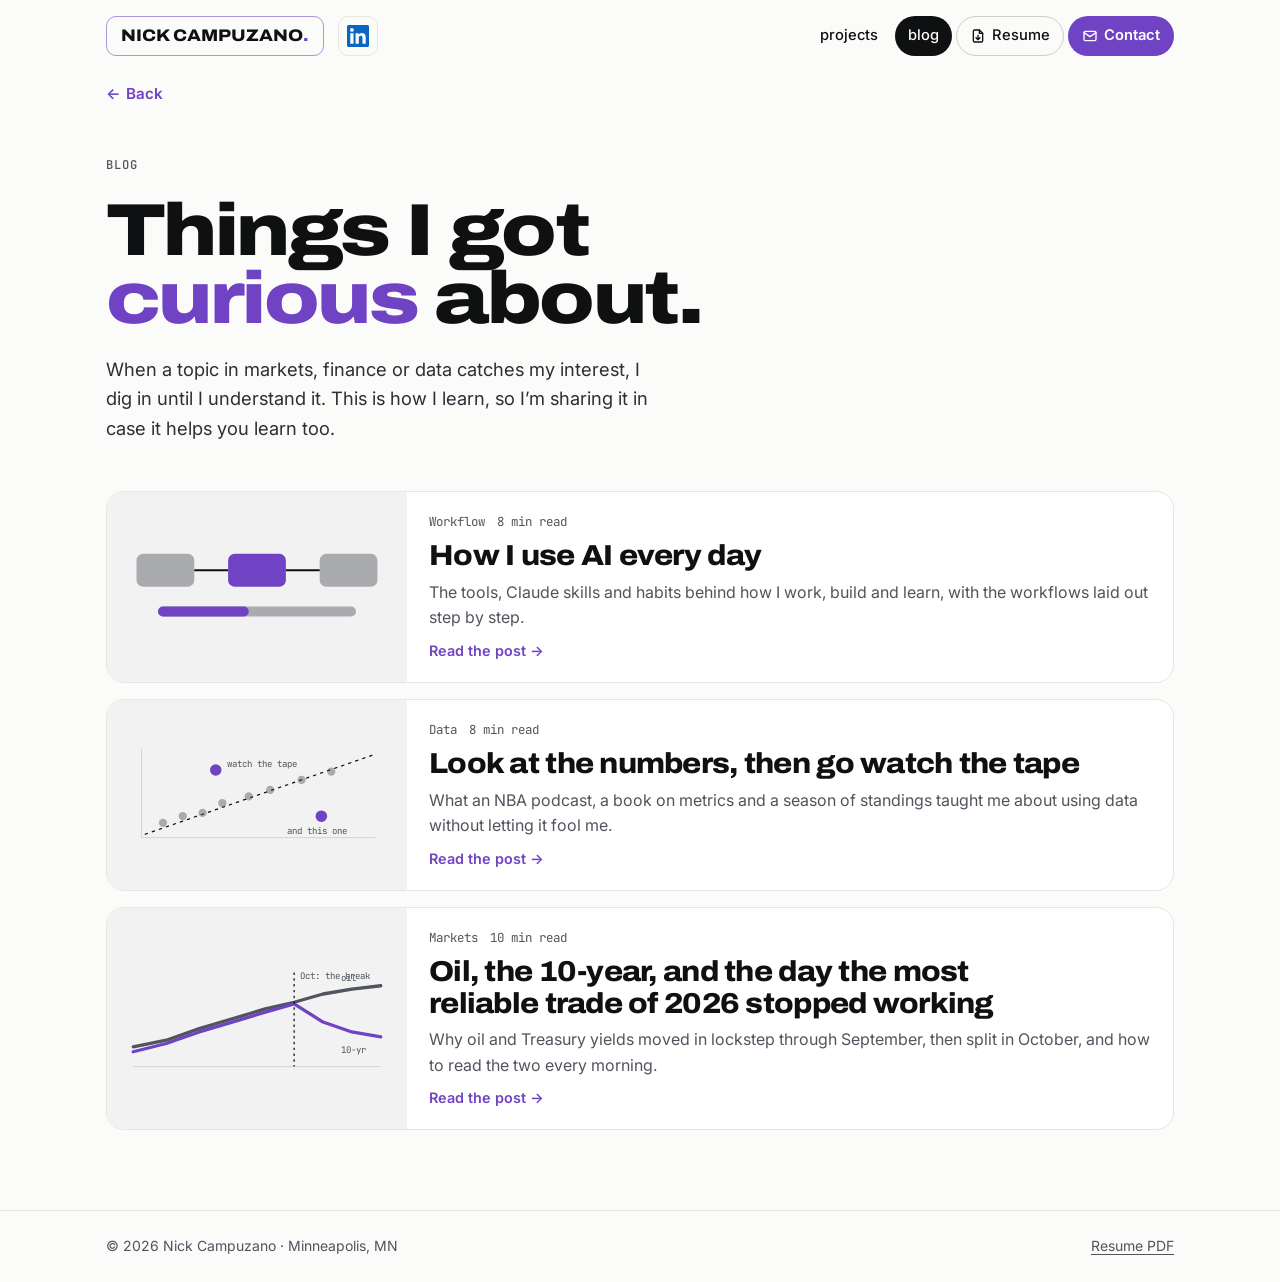
==== commit 06cd122c: "Blog wording, Vikings chart in the palette, site cleanup Co-Authored-By: Claude Opus 5.5 <noreply@an" ====
--- a/deep-dives/index.html
+++ b/deep-dives/index.html
@@ -3,12 +3,12 @@
 <head>
 <meta charset="utf-8">
 <meta name="viewport" content="width=device-width, initial-scale=1, viewport-fit=cover">
-<title>Deep Dives · Nick Campuzano</title>
+<title>Blog · Nick Campuzano</title>
 <meta name="description" content="Visual explainers by Nick Campuzano on markets, finance and data, with charts and sources.">
 <link rel="canonical" href="https://nickgcamp.com/deep-dives/">
 <meta property="og:type" content="website">
 <meta property="og:site_name" content="Nick Campuzano">
-<meta property="og:title" content="Deep Dives · Nick Campuzano">
+<meta property="og:title" content="Blog · Nick Campuzano">
 <meta property="og:description" content="Visual explainers by Nick Campuzano on markets, finance and data, with charts and sources.">
 <meta property="og:url" content="https://nickgcamp.com/deep-dives/">
 <meta property="og:image" content="https://nickgcamp.com/assets/og-image.png">
@@ -23,8 +23,8 @@
 <link rel="preconnect" href="https://fonts.googleapis.com">
 <link rel="preconnect" href="https://fonts.gstatic.com" crossorigin>
 <link rel="stylesheet" href="https://fonts.googleapis.com/css2?family=Archivo:wdth,wght@62..125,400..900&family=Inter:wght@400;500;600;700&family=JetBrains+Mono:wght@400;500;600;700&display=swap">
-<link rel="stylesheet" href="../assets/site.css?v=20261123f">
-<script src="../assets/site.js?v=20261123f" defer></script>
+<link rel="stylesheet" href="../assets/site.css?v=20261123h">
+<script src="../assets/site.js?v=20261123h" defer></script>
 </head>
 <body>
 <a class="skip" href="#main">Skip to content</a>
@@ -44,7 +44,7 @@
 <main id="main">
   <section class="hero">
     <div class="wrap">
-      <span class="eyebrow">Deep Dives</span>
+      <span class="eyebrow">Blog</span>
       <h1 style="font-size:clamp(2.4rem,7vw,4.6rem)">Things I got <em>curious</em> about.</h1>
       <p class="lead">When a topic in markets, finance or data catches my interest, I dig in until I understand it. This is how I learn, so I’m sharing it in case it helps you learn too.</p>
     </div>
@@ -75,7 +75,7 @@
           <span class="meta-line"><span>Markets</span><span>10 min read</span></span>
           <h2>Oil, the 10-year, and the day the most reliable trade of 2026 stopped working</h2>
           <p>Why oil and Treasury yields moved in lockstep through September, then split in October, and how to read the two every morning.</p>
-          <span class="go">Read the deep dive →</span>
+          <span class="go">Read the post →</span>
         </div>
       </a>
     </div>
--- a/assets/site.css
+++ b/assets/site.css
@@ -1,11 +1,12 @@
-/* nickgcamp.com · look C
+/* nickgcamp.com
    Big condensed display type (Archivo), Inter body, JetBrains Mono for data.
-   One purple accent; gold is the second chart series and the "watch" status.
+   Palette: black, white, light and dark gray, light and dark purple. Purple is the one highlight color.
+   Amber, green and red are only for the demos' status colors.
    Every text color below passes WCAG AA (4.5:1) on the page, cards and thumbnails. */
 :root {
   --bg: #fbfbf9;
   --surface: #ffffff;
-  --thumb: #f1f0eb;
+  --thumb: #f2f2f2;
   --ink: #0f1012;
   --body: #2c2f35;
   --muted: #50545c;
@@ -69,96 +70,61 @@
 .mono { font-family: var(--f-mono); }
 .num { font-variant-numeric: tabular-nums; }
 
-.skip { position: absolute; left: 12px; top: -60px; z-index: 10; background: var(--ink); color: var(--bg); padding: 10px 14px; border-radius: 8px; font-weight: 600; text-decoration: none; }
+.skip { position: absolute; left: 12px; top: -60px; z-index: 60; background: var(--ink); color: var(--bg); padding: 10px 14px; border-radius: 8px; font-weight: 600; text-decoration: none; }
 .skip:focus { top: 12px; }
 
 .wrap { max-width: var(--wrap); margin-inline: auto; padding-left: max(16px, env(safe-area-inset-left, 0px)); padding-right: max(16px, env(safe-area-inset-right, 0px)); }
 
-/* Header: wordmark plus pill nav. Not sticky, so focus is never hidden under it. */
-.site-header { background: var(--bg); }
+/* Header: wordmark plus pill nav (pinned to the top; see the sticky rule below) */
 .site-header .wrap { display: flex; align-items: center; justify-content: space-between; gap: 10px 16px; flex-wrap: wrap; padding-block: 16px; }
 .brand { font-family: var(--f-display); font-weight: 800; font-stretch: 112%; font-size: 1.05rem; color: var(--ink); text-decoration: none; letter-spacing: 0; text-transform: uppercase; }
 .brand span { color: var(--accent); }
 .nav { display: flex; gap: 4px; flex-wrap: wrap; }
 .nav a { color: var(--ink); text-decoration: none; padding: 7px 13px; border-radius: 999px; font-size: .92rem; font-weight: 500; min-height: 36px; display: inline-flex; align-items: center; }
 .nav a:hover { background: var(--accent-soft); }
-.nav a[aria-current="page"] { background: var(--ink); color: var(--bg); }
+.nav a[aria-current] { background: var(--ink); color: var(--bg); }
 .nav { margin-left: auto; }
 /* LinkedIn and GitHub, always in the header so recruiters can reach them from any page */
-.social { display: flex; gap: 6px; }
-.icon-link { width: 40px; height: 40px; display: inline-flex; align-items: center; justify-content: center; border-radius: 999px; border: 1px solid var(--line-strong); color: var(--ink); background: var(--surface); }
-.icon-link svg { fill: currentColor; }
-.icon-link:hover { background: var(--accent-soft); border-color: var(--accent); }
-.btn:focus-visible, .chip:focus-visible, .nav a:focus-visible, .icon-link:focus-visible { border-radius: 999px; }
+
+.btn:focus-visible, .chip:focus-visible, .nav a:focus-visible { border-radius: 999px; }
 
 /* Sections */
 .section { padding-block: 56px; }
 .section.tight { padding-top: 8px; }
 .eyebrow { font-family: var(--f-mono); font-size: .76rem; letter-spacing: .08em; text-transform: uppercase; color: var(--muted); font-weight: 500; }
 .kicker { font-size: .74rem; font-weight: 600; color: var(--accent); text-transform: uppercase; letter-spacing: .08em; }
-.section-head { display: grid; gap: 10px; margin-bottom: 26px; max-width: 68ch; }
-.section-head p { color: var(--muted); }
-.section-row { display: flex; justify-content: space-between; align-items: end; gap: 12px 24px; flex-wrap: wrap; margin-bottom: 22px; }
-.section-row .section-head { margin-bottom: 0; }
+
 .lead { font-size: 1.15rem; color: var(--body); max-width: 46ch; }
-.prose { max-width: 68ch; display: grid; gap: 14px; }
-.prose p { color: var(--body); }
 
 /* Hero */
 .hero { padding-block: 36px 40px; }
 .hero .wrap { display: grid; gap: 22px; }
-.hero-row { display: grid; grid-template-columns: minmax(0, 1.2fr) minmax(0, 1fr); gap: 24px; align-items: end; }
-.hero.compact h1 { font-size: clamp(2.4rem, 7vw, 4.6rem); }
-.chips { display: flex; flex-wrap: wrap; gap: 8px; justify-content: flex-end; }
+
 .chip { border: 1px solid var(--line); border-radius: 999px; padding: 7px 13px; font-size: .84rem; background: var(--surface); color: var(--ink); text-decoration: none; min-height: 36px; display: inline-flex; align-items: center; }
 .chip.live::before { content: ""; display: inline-block; width: 8px; height: 8px; border-radius: 50%; background: var(--good); margin-right: 8px; }
 a.chip:hover { border-color: var(--accent); }
-.chip.cta { background: var(--accent); color: var(--accent-ink); border-color: var(--accent); font-weight: 600; }
-.chip.cta:hover { filter: brightness(1.08); }
-
-.actions { display: flex; flex-wrap: wrap; gap: 10px; }
+
 .btn { display: inline-flex; align-items: center; gap: 8px; padding: 10px 18px; min-height: 44px; border-radius: 999px; font-weight: 600; font-size: .95rem; text-decoration: none; border: 1px solid var(--line-strong); color: var(--ink); background: var(--surface); }
 .btn:hover { border-color: var(--accent); }
 .btn.primary { background: var(--accent); color: var(--accent-ink); border-color: var(--accent); }
 .btn.primary:hover { filter: brightness(1.08); }
 .btn svg { fill: currentColor; flex: none; width: 18px; height: 18px; }
-.hero-text { display: grid; gap: 20px; }
+
 .actions { display: flex; flex-wrap: wrap; gap: 10px; }
 
 /* Work cards: picture first, then what it is and what it shows */
-.cards { display: grid; grid-template-columns: repeat(2, minmax(0, 1fr)); gap: 16px; }
-.work-card { background: var(--surface); border: 1px solid var(--line); border-radius: var(--radius); overflow: hidden; display: grid; grid-template-rows: auto 1fr; color: var(--ink); text-decoration: none; transition: border-color .15s, transform .15s; }
-a.work-card:hover { border-color: var(--accent); transform: translateY(-2px); }
-.work-card .thumb { background: var(--thumb); aspect-ratio: 16 / 8; display: grid; align-items: end; overflow: hidden; }
-.work-card .thumb svg { display: block; width: 100%; height: auto; padding: 18px 18px 8px; }
-.work-card .thumb img { width: 100%; height: 100%; object-fit: cover; object-position: top; }
-.work-card .thumb.code { background: var(--code-bg); }
-.work-card .body { padding: 16px 18px 20px; display: grid; gap: 6px; align-content: start; }
-.work-card h3 { font-size: 1.3rem; }
-.work-card p { color: var(--muted); font-size: .94rem; }
-.work-card .shows { font-size: .86rem; font-weight: 600; color: var(--ink); }
-.work-card .go { font-size: .9rem; font-weight: 600; color: var(--accent); margin-top: 4px; }
 
 /* Thumbnail drawing classes, so pictures follow the palette and dark mode */
 .t-ink { stroke: var(--ink); fill: none; } .t-acc { stroke: var(--accent); fill: none; }
 .t-ink-f { fill: var(--ink); } .t-acc-f { fill: var(--accent); } .t-soft-f { fill: var(--accent-soft); } .t-mut-f { fill: var(--muted); opacity: .45; }
-.t-gold { stroke: var(--amber); fill: none; } .t-gold-f { fill: var(--amber); }
+.t-gold { stroke: var(--muted); fill: none; } 
 .t-text { fill: var(--muted); font-family: var(--f-mono); font-size: 11px; }
 
 /* Skill ledger */
-.ledger { display: grid; grid-template-columns: repeat(3, minmax(0, 1fr)); gap: 16px; }
-.ledger > div { padding: 22px; display: grid; gap: 8px; align-content: start; min-width: 0; background: var(--surface); border: 1px solid var(--line); border-radius: var(--radius); }
-.ledger h3 { font-size: var(--step-1); }
-.ledger p { color: var(--muted); font-size: .95rem; }
-.tags { display: flex; flex-wrap: wrap; gap: 6px; margin-top: 4px; }
+
 .tag { font-family: var(--f-mono); font-size: .72rem; padding: 3px 9px; border-radius: 999px; background: var(--accent-soft); color: var(--ink); }
 
 /* About */
-.about-grid { display: grid; grid-template-columns: minmax(0, 1.4fr) minmax(0, 1fr); gap: 40px; }
-.facts { display: grid; gap: 0; border-top: 1px solid var(--line); align-content: start; margin: 0; }
-.facts div { display: flex; justify-content: space-between; gap: 16px; padding-block: 11px; border-bottom: 1px solid var(--line); font-size: .95rem; }
-.facts dt { color: var(--muted); }
-.facts dd { margin: 0; text-align: right; }
 
 /* Contact band */
 .band { background: var(--ink); color: var(--bg); border-radius: var(--radius); padding: clamp(24px, 5vw, 48px); display: grid; gap: 18px; }
@@ -192,7 +158,7 @@
 .case .visual .frame.code { background: var(--code-bg); }
 .case figure { margin: 0; min-width: 0; }
 .case figure img { border: 1px solid var(--line); border-radius: var(--radius-sm); }
-.case figcaption, .caption { font-size: .8rem; color: var(--muted); font-family: var(--f-mono); }
+.case figcaption { font-size: .8rem; color: var(--muted); font-family: var(--f-mono); }
 .note { font-size: .86rem; color: var(--muted); }
 
 .flow { display: flex; flex-wrap: wrap; gap: 8px; align-items: center; }
@@ -226,7 +192,7 @@
 .skills-grid b { font-weight: 600; }
 .skills-grid span { color: var(--muted); }
 
-/* Deep Dives list */
+/* Blog list */
 .post-list { display: grid; gap: 16px; }
 .post-card { display: grid; grid-template-columns: minmax(0, 300px) minmax(0, 1fr); gap: 0; background: var(--surface); border: 1px solid var(--line); border-radius: var(--radius); overflow: hidden; color: var(--ink); text-decoration: none; }
 a.post-card:hover { border-color: var(--accent); }
@@ -239,9 +205,8 @@
 .post-card.soon { border-style: dashed; }
 .post-card.soon .thumb { background: repeating-linear-gradient(135deg, var(--thumb) 0 12px, var(--bg) 12px 24px); }
 .meta-line { font-family: var(--f-mono); font-size: .78rem; color: var(--muted); display: flex; flex-wrap: wrap; gap: 4px 12px; }
-.badge { display: inline-block; font-family: var(--f-mono); font-size: .72rem; padding: 2px 9px; border-radius: 999px; background: var(--accent-soft); color: var(--ink); }
-
-/* Article (one deep dive) */
+
+/* Article (one blog post) */
 .article { max-width: 760px; margin-inline: auto; }
 .article-head { display: grid; gap: 14px; padding-block: 28px 8px; }
 .article-head h1 { font-size: clamp(2.2rem, 6.5vw, 4rem); line-height: .98; }
@@ -281,17 +246,17 @@
 .c-val-acc { fill: var(--accent); font-family: var(--f-mono); font-size: 13.5px; font-weight: 700; }
 .c-acc { fill: var(--accent); } .c-acc-s { stroke: var(--accent); }
 .c-soft { fill: var(--accent-soft); }
-.c-ink { fill: var(--ink); } .c-ink-s { stroke: var(--ink); }
+ .c-ink-s { stroke: var(--ink); }
 .c-mut { fill: var(--line-strong); }
 .c-gold { fill: var(--amber); } .c-gold-s { stroke: var(--amber); }
-.c-bad { fill: var(--bad); } .c-bad-s { stroke: var(--bad); }
+ 
 
 .stat-pair { display: grid; grid-template-columns: repeat(2, minmax(0, 1fr)); gap: 12px; }
 .stat { border-radius: var(--radius-sm); padding: 16px; display: grid; gap: 2px; background: var(--bg); border: 1px solid var(--line); }
 .stat small { font-family: var(--f-mono); font-size: .72rem; text-transform: uppercase; letter-spacing: .06em; color: var(--muted); }
 .stat strong { font-family: var(--f-display); font-size: clamp(2rem, 6vw, 2.8rem); font-weight: 850; font-stretch: 110%; line-height: 1; font-variant-numeric: tabular-nums; }
 .stat span { font-size: .88rem; color: var(--muted); }
-.stat.up strong { color: var(--amber); }
+.stat.up strong { color: var(--muted); }
 .stat.down strong { color: var(--accent); }
 
 .regimes { display: grid; gap: 0; border-top: 1px solid var(--line); }
@@ -322,8 +287,8 @@
 
 .sources { border-top: 1px solid var(--line); padding-top: 18px; display: grid; gap: 10px; }
 .sources ul { margin: 0; padding-left: 1.2rem; display: grid; gap: 6px; color: var(--body); font-size: .92rem; }
-.disclaimer { background: var(--amber-soft); border-radius: var(--radius-sm); padding: 14px 16px; font-size: .92rem; color: var(--ink); }
-.disclaimer b { color: var(--amber); }
+.disclaimer { background: var(--thumb); border-radius: var(--radius-sm); padding: 14px 16px; font-size: .92rem; color: var(--ink); }
+.disclaimer b { color: var(--ink); }
 .toc { display: flex; flex-wrap: wrap; gap: 6px; }
 .toc a { font-size: .84rem; text-decoration: none; padding: 6px 12px; border: 1px solid var(--line); border-radius: 999px; color: var(--ink); background: var(--surface); min-height: 32px; display: inline-flex; align-items: center; }
 .toc a:hover { border-color: var(--accent); }
@@ -332,11 +297,11 @@
 .lost { padding-block: 64px; display: grid; gap: 18px; }
 
 @media (max-width: 820px) {
-  .site-header .social { order: 1; margin-left: auto; }
+  
   .site-header .nav { order: 2; flex-basis: 100%; margin-left: -13px; }
-  .hero-row, .about-grid, .case { grid-template-columns: minmax(0, 1fr); }
-  .chips { justify-content: flex-start; }
-  .cards, .ledger { grid-template-columns: minmax(0, 1fr); }
+  .case { grid-template-columns: minmax(0, 1fr); }
+  
+  
   .post-card { grid-template-columns: minmax(0, 1fr); }
   .post-card .thumb { min-height: 0; }
   .resume section { grid-template-columns: minmax(0, 1fr); gap: 10px; }
@@ -354,66 +319,28 @@
 }
 @media (prefers-reduced-motion: reduce) {
   * { transition: none !important; animation: none !important; }
-  a.work-card:hover { transform: none; }
+  
 }
 
 /* Copy-email button and toast (assets/site.js) */
-.sr-only { position: absolute; width: 1px; height: 1px; padding: 0; margin: -1px; overflow: hidden; clip: rect(0 0 0 0); white-space: nowrap; border: 0; }
-button.btn, button.icon-link { font: inherit; cursor: pointer; }
-button.icon-link { padding: 0; }
-.copy-email { position: relative; }
-.ce-icons { display: inline-grid; width: 20px; height: 20px; flex: none; }
-.btn .ce-icons { width: 18px; height: 18px; }
-.ce-icons svg { grid-area: 1 / 1; width: 100%; height: 100%; fill: none; stroke: currentColor; stroke-width: 2; stroke-linecap: round; stroke-linejoin: round; transition: transform .45s cubic-bezier(.2, .8, .2, 1), opacity .25s; }
-.ce-check { opacity: 0; transform: scale(.4) rotate(-25deg); stroke-dasharray: 22; stroke-dashoffset: 22; }
-.is-copied .ce-mail { opacity: 0; transform: translate(10px, -12px) rotate(14deg) scale(.6); }
-.is-copied .ce-check { opacity: 1; transform: none; stroke-dashoffset: 0; transition: transform .45s cubic-bezier(.3, 1.6, .5, 1) .1s, opacity .2s .1s, stroke-dashoffset .35s ease .18s; }
-.ce-label { display: inline-grid; }
-.ce-label > span { grid-area: 1 / 1; transition: opacity .2s, transform .25s; }
-.ce-label .ce-b { opacity: 0; transform: translateY(6px); }
-.is-copied .ce-label .ce-a { opacity: 0; transform: translateY(-6px); }
-.is-copied .ce-label .ce-b { opacity: 1; transform: none; }
-.btn.is-copied { border-color: var(--accent); }
-.icon-link.is-copied { background: var(--accent); border-color: var(--accent); color: var(--accent-ink); }
-.ce-burst { position: absolute; left: 50%; top: 50%; width: 6px; height: 6px; margin: -3px; border-radius: 50%; background: var(--accent); pointer-events: none; animation: ce-burst .6s cubic-bezier(.2, .7, .3, 1) forwards; }
-.ce-burst:nth-child(odd) { background: var(--amber); }
-.band .ce-burst { background: var(--accent-soft); }
+
+button.btn { font: inherit; cursor: pointer; }
+
 @keyframes ce-burst { from { transform: rotate(var(--a)) translateX(10px) scale(1); opacity: 1; } to { transform: rotate(var(--a)) translateX(var(--d)) scale(.3); opacity: 0; } }
-.toast { position: fixed; left: 50%; bottom: max(20px, env(safe-area-inset-bottom)); z-index: 50; display: flex; align-items: center; gap: 12px; max-width: calc(100vw - 32px); padding: 12px 12px 12px 12px; border-radius: 14px; background: var(--ink); color: var(--bg); box-shadow: 0 12px 32px rgba(0, 0, 0, .28); transform: translate(-50%, 140%); opacity: 0; visibility: hidden; transition: transform .45s cubic-bezier(.2, .9, .3, 1.25), opacity .25s, visibility 0s .45s; }
-.toast.show { transform: translate(-50%, 0); opacity: 1; visibility: visible; transition: transform .45s cubic-bezier(.2, .9, .3, 1.25), opacity .25s; }
-.toast .t-badge { width: 34px; height: 34px; border-radius: 50%; background: var(--accent); display: grid; place-items: center; flex: none; }
-.toast .t-badge svg { width: 18px; height: 18px; fill: none; stroke: var(--accent-ink); stroke-width: 2.6; stroke-linecap: round; stroke-linejoin: round; stroke-dasharray: 22; stroke-dashoffset: 22; }
-.toast.show .t-badge svg { stroke-dashoffset: 0; transition: stroke-dashoffset .4s ease .2s; }
-.toast.manual .t-badge { display: none; }
-.toast .t-body { display: grid; gap: 2px; min-width: 0; }
-.toast b { font-size: .95rem; }
-.toast .t-addr { font-family: var(--f-mono); font-size: .86rem; user-select: all; overflow-wrap: anywhere; min-height: 1.3em; }
-.toast .t-addr.typing::after { content: "▍"; animation: ce-blink .8s steps(1) infinite; }
+
 @keyframes ce-blink { 50% { opacity: 0; } }
-.toast .t-close { margin-left: 4px; width: 32px; height: 32px; border-radius: 50%; border: 0; background: transparent; color: inherit; font-size: 1.3rem; line-height: 1; cursor: pointer; opacity: .7; }
-.toast .t-close:hover { opacity: 1; }
-.toast :focus-visible { outline-color: var(--bg); }
-@media (prefers-reduced-motion: reduce) {
-  .ce-icons svg, .ce-label > span, .toast, .toast .t-badge svg { transition: none !important; }
-  .toast { transform: translate(-50%, 0); }
-  .ce-burst { display: none; }
-}
 
 /* Flow diagrams inside posts */
 .fig .flow { gap: 8px 6px; }
-.flow .branch { display: grid; gap: 8px; }
-.flow-loop { margin: 0; font-size: .9rem; color: var(--muted); }
-.flow-loop span { color: var(--accent); font-weight: 700; margin-right: 4px; }
 
 /* Photos */
 .intro { display: flex; align-items: center; gap: 18px; }
 .intro picture, .resume-id picture { flex: none; }
 .avatar { display: block; width: 88px; height: 88px; border-radius: 50%; object-fit: cover; flex: none; background: var(--thumb); box-shadow: 0 0 0 3px var(--bg), 0 0 0 5px var(--accent); }
-.about-side { display: grid; gap: 22px; align-content: start; }
-.portrait img { display: block; width: 100%; height: auto; border-radius: var(--radius); background: var(--thumb); }
+
 .resume-id { display: flex; align-items: center; gap: 18px; min-width: 0; }
 .resume-id .avatar { width: 72px; height: 72px; }
-@media (max-width: 820px) { .portrait { max-width: 340px; } }
+
 @media (max-width: 520px) {
   .intro { align-items: flex-start; gap: 14px; }
   .avatar { width: 64px; height: 64px; }
@@ -421,31 +348,17 @@
 }
 
 /* Home page: featured first card, problem / what I built, screenshot thumbs, Off the clock */
-.cards .feature { grid-column: 1 / -1; grid-template-columns: minmax(0, 1.25fr) minmax(0, 1fr); grid-template-rows: none; }
-.cards .feature .thumb { aspect-ratio: auto; height: 100%; min-height: 260px; }
-.cards .feature .body { padding: 24px 26px; align-content: center; gap: 10px; }
-.cards .feature h3 { font-size: clamp(1.4rem, 3vw, 1.9rem); }
-.work-card .thumb.shot { align-items: start; }
-.work-card .thumb.shot img { object-position: top center; }
-.work-card .thumb.alert { align-items: center; }
-.work-card .thumb.alert svg { padding: 10px 18px; }
-.pb { margin: 4px 0 2px; display: grid; gap: 8px; }
-.pb div { display: grid; gap: 1px; }
-.pb dt { font-family: var(--f-mono); font-size: .7rem; text-transform: uppercase; letter-spacing: .08em; color: var(--accent); }
-.pb dd { margin: 0; color: var(--body); font-size: .94rem; }
+
 .side { display: grid; grid-template-columns: repeat(3, minmax(0, 1fr)); gap: 16px; }
 .side > div { display: grid; gap: 6px; align-content: start; padding: 18px 20px; border-top: 2px solid var(--ink); min-width: 0; }
 .side h3 { font-size: var(--step-1); }
 .side p { color: var(--muted); font-size: .94rem; }
-.side-ico { width: 34px; height: 34px; border-radius: 10px; background: var(--accent-soft); display: grid; place-items: center; margin-bottom: 4px; }
-.side-ico svg { width: 20px; height: 20px; fill: none; stroke: var(--accent); stroke-width: 2; stroke-linecap: round; stroke-linejoin: round; }
-.side-foot { margin-top: 14px; font-size: .86rem; color: var(--muted); font-style: italic; }
+
 @media (max-width: 820px) {
-  .cards .feature { grid-template-columns: minmax(0, 1fr); }
-  .cards .feature .thumb { aspect-ratio: 16 / 9; height: auto; min-height: 0; }
+  
+  
   .side { grid-template-columns: minmax(0, 1fr); }
 }
-.about-grid .prose { align-content: start; }
 
 /* ---- Living resume: simple header, back link, LinkedIn by the name ---- */
 .backbar { padding-block: 0 4px; }
@@ -455,12 +368,7 @@
   .site-header .nav { flex-basis: 100%; margin-left: 0; }
 }
 
-/* ---- Tap to enlarge (any chart wrapped in a.zoom[data-lightbox]) ---- */
-.zoom { display: block; width: 100%; padding: 0; border: 1px solid var(--line); border-radius: 14px; overflow: hidden; background: var(--surface); cursor: zoom-in; position: relative; }
-.zoom img { display: block; width: 100%; height: auto; border-radius: 0 !important; }
-.zoom .hint { position: absolute; right: 12px; bottom: 12px; display: inline-flex; align-items: center; gap: 6px; background: var(--ink); color: var(--bg); font-size: .82rem; font-weight: 600; padding: 8px 12px; border-radius: 999px; box-shadow: 0 2px 10px rgba(0,0,0,.2); }
-.zoom .hint svg { width: 16px; height: 16px; }
-.zoom:hover .hint, .zoom:focus-visible .hint { background: var(--accent); color: var(--accent-ink); }
+/* ---- Full-screen chart view (opened by the Enlarge button) ---- */
 .lightbox:not([open]) { display: none; }
 .lightbox { width: 100vw; height: 100dvh; max-width: none; max-height: none; margin: 0; padding: 0; border: 0; background: rgba(8,9,12,.94); color: #f1f1ec; }
 .lightbox::backdrop { background: rgba(8,9,12,.94); }
@@ -479,7 +387,7 @@
 .split .story { min-width: 0; display: grid; gap: 10px; align-content: start; }
 .split .story h1 { font-size: clamp(1.8rem, 3.6vw, 2.6rem); }
 .split .story > p { color: var(--body); max-width: 60ch; margin: 0; font-size: 1.08rem; }
-.visual-col { min-width: 0; position: sticky; top: 16px; }
+.visual-col { min-width: 0; position: sticky; top: var(--hdr-h, 112px); }
 .chart { margin: 0; }
 .chart figcaption { margin-top: 10px; font-size: .85rem; color: var(--muted); }
 .spar { margin: 12px 0 0; display: grid; gap: 14px; max-width: 60ch; }
@@ -506,19 +414,12 @@
 @media (prefers-reduced-motion: no-preference) { html { scroll-behavior: smooth; } }
 .site-header { position: sticky; top: 0; z-index: 40; background: var(--bg); transition: box-shadow .2s; }
 .top { position: sticky; top: 0; z-index: 40; background: var(--paper, var(--bg)); margin-inline: calc(-1 * clamp(20px, 4vw, 48px)); padding-inline: clamp(20px, 4vw, 48px); border-radius: 24px 24px 0 0; transition: box-shadow .2s, border-radius .2s; }
-.site-header.stuck, .top.stuck { box-shadow: 0 1px 0 var(--line), 0 10px 20px -16px rgba(0, 0, 0, .35); }
+.site-header.stuck { box-shadow: 0 1px 0 var(--line), 0 10px 20px -16px rgba(0, 0, 0, .35); }
 .top.stuck { border-radius: 0; }
 .nav a.nav-cta, .top nav a.nav-cta { gap: 6px; background: var(--accent); color: var(--accent-ink); font-weight: 600; padding-inline: 14px; }
 .nav a.nav-cta:hover, .top nav a.nav-cta:hover { background: var(--accent); filter: brightness(1.08); }
 .nav-cta svg, .btn .mail { width: 16px; height: 16px; flex: none; }
-.contact-panel { margin-top: 6px; padding: 20px clamp(16px, 3vw, 26px) 22px; border: 1px solid var(--accent); border: 1px solid color-mix(in srgb, var(--accent) 45%, transparent); border-radius: 16px; background: var(--accent-soft); background: color-mix(in srgb, var(--accent-soft) 45%, transparent); max-width: 640px; }
-.contact-panel .talk { font-family: var(--f-display); font-weight: 800; font-size: 1.5rem; line-height: 1.2; color: var(--ink); margin: 0 0 4px; }
-.contact-panel .contact { margin-top: 14px; }
-.contact-panel .btn { gap: 8px; }
-.contact-panel .btn svg { fill: none; stroke: currentColor; }
-.contact-panel .btn svg.li { fill: currentColor; stroke: none; }
-.contact-panel { --cg: color-mix(in srgb, var(--accent) 38%, transparent); }
-.contact-flash { animation: contact-pulse 2.4s ease-in-out 1; }
+
 @keyframes contact-pulse {
   0% { box-shadow: 0 0 0 0 transparent, 0 0 0 0 transparent; }
   18% { box-shadow: 0 0 0 2px var(--accent), 0 0 22px 4px var(--cg); }
@@ -527,41 +428,21 @@
   76% { box-shadow: 0 0 0 1px var(--accent), 0 0 6px 0 var(--cg); }
   100% { box-shadow: 0 0 0 0 transparent, 0 0 0 0 transparent; }
 }
-@media (prefers-reduced-motion: reduce) { .contact-flash { animation: none; box-shadow: 0 0 0 2px var(--accent); } }
+
 @media (max-width: 860px) {
   .site-header .wrap, .top { padding-block: 10px; row-gap: 8px; }
   .top { margin-inline: -18px; padding-inline: 18px; border-radius: 18px 18px 0 0; }
   .site-header .nav a, .top nav a { min-height: 40px; }
 }
-.contact-panel .btn svg { width: 16px; height: 16px; }
-.contact-panel .btn.primary { background: var(--accent); color: var(--accent-ink); border-color: var(--accent); }
-.visual-col { top: var(--hdr-h, 112px); }
-.skip { z-index: 60; }
-.contact-panel .btn, .nav a.nav-cta, .top nav a.nav-cta { white-space: nowrap; }
+
+.nav a.nav-cta, .top nav a.nav-cta { white-space: nowrap; }
 
 /* Where-am-I: side tracker on wide screens, progress bar on narrow ones, gentle reveal (Nov 23) */
-.spy { display: none; }
-@media (min-width: 1240px) {
-  .spy { display: flex; flex-direction: column; gap: 2px; position: fixed; z-index: 30; top: 50%; transform: translateY(-50%); right: calc(50% + 590px); }
-  .spy a { display: flex; align-items: center; gap: 10px; min-height: 28px; padding: 2px 8px 2px 4px; border-radius: 999px; text-decoration: none; color: var(--muted); font-family: var(--f-mono); font-size: .7rem; letter-spacing: .06em; text-transform: uppercase; }
-  .spy .dot { width: 8px; height: 8px; border-radius: 50%; flex: none; border: 1.5px solid var(--muted); background: transparent; transition: background-color .2s, border-color .2s, transform .2s; }
-  .spy .lbl { position: absolute; left: 30px; opacity: 0; pointer-events: none; white-space: nowrap; background: var(--paper, var(--bg)); border: 1px solid var(--line); border-radius: 999px; padding: 2px 8px; transition: opacity .15s; }
-  .spy a:hover .lbl, .spy a:focus-visible .lbl { opacity: 1; }
-  .spy a:hover .dot { border-color: var(--accent); }
-  .spy a.on { color: var(--accent); }
-  .spy a.on .dot { background: var(--accent); border-color: var(--accent); transform: scale(1.35); }
-  .spy::before { content: ""; position: absolute; left: 7.5px; top: 14px; bottom: 14px; width: 1px; background: var(--line); z-index: -1; }
-}
-@media (min-width: 1520px) {
-  .spy .lbl { position: static; opacity: 1; background: none; border: 0; padding: 0; pointer-events: auto; }
-}
+
 .read-bar { position: absolute; left: 0; right: 0; bottom: -1px; height: 3px; background: var(--accent); transform-origin: left center; transform: scaleX(0); border-radius: 0 3px 3px 0; pointer-events: none; }
 @media (min-width: 1240px) { .read-bar { display: none; } }
-@media (prefers-reduced-motion: no-preference) {
-  .reveal-on main > section { opacity: 0; transform: translateY(16px); transition: opacity .5s ease-out, transform .5s ease-out; }
-  .reveal-on main > section.in { opacity: 1; transform: none; }
-}
-/* Deep Dive reading tracker: sections that light up, time left (Nov 23) */
+
+/* Blog post reading tracker: sections that light up, time left (Nov 23) */
 .track { display: none; }
 @media (min-width: 1240px) {
   .track { display: grid; gap: 14px; position: fixed; z-index: 30; top: calc(var(--hdr-h, 112px) + 28px); right: calc(50% + 412px); width: 176px; transition: opacity .2s; }
@@ -592,38 +473,15 @@
 .next-card b { font-family: var(--f-display); font-size: 1.2rem; line-height: 1.25; }
 .next-card span.meta { font-family: var(--f-mono); font-size: .74rem; color: var(--muted); }
 
-
 /* Section dots grow as the cursor gets close, like the Mac dock (Nov 23) */
-@media (min-width: 1240px) {
-  .spy { gap: 0; }
-  .spy a { min-height: 32px; padding: 4px 12px 4px 6px; }
-  .spy .dot { width: 8px; height: 8px; --m: 1; --b: 1; transform: scale(calc(var(--m) * var(--b))); transition: background-color .2s, border-color .2s, transform .12s ease-out; will-change: transform; }
-  .spy a.on .dot { --b: 1.3; transform: scale(calc(var(--m) * var(--b))); }
-  .spy::before { left: 9.5px; }
-  .spy .lbl { left: 40px; font-size: .82rem; font-weight: 700; letter-spacing: .04em; color: var(--accent); }
-}
-@media (min-width: 1240px) and (prefers-reduced-motion: reduce) {
-  .spy .dot { transition: none; }
-  .spy a:hover .dot { --m: 2.2; }
-}
-@media (min-width: 1240px) {
-  .spy a.near .lbl { opacity: 1; }
-  .spy a.near { color: var(--accent); }
-  .spy a.near .dot { border-color: var(--accent); }
-}
-
-/* Deep Dives: Back lines up with the article, not the page edge (Nov 23) */
+
+/* Blog posts: Back lines up with the article, not the page edge (Nov 23) */
 body:has(.article-body) .backbar { max-width: calc(760px + 32px); }
 body:has(.article-body) .article-head { padding-top: 12px; }
 
 /* Summary dot shows Nick's headshot (Nov 23) */
-@media (min-width: 1240px) {
-  .spy .dot.face { width: 12px; height: 12px; margin-left: -2px; border: 1.5px solid var(--muted); background: var(--face) center / cover no-repeat, var(--surface); will-change: auto; }
-  .spy a.on .dot.face { border-color: var(--accent); background: var(--face) center / cover no-repeat, var(--surface); box-shadow: 0 0 0 2px var(--accent-soft); }
-  .spy a:hover .dot.face, .spy a.near .dot.face { border-color: var(--accent); }
-}
-
-/* Deep Dive graphics: one palette (see site-notes/palette.md), NYT/Ringer-style: flat, thin gray lines, purple does the highlighting (Nov 23) */
+
+/* Blog graphics: one palette, NYT/Ringer-style: flat, thin gray lines, purple does the highlighting (Nov 23) */
 .fig .gx-ic { width: 40px; height: 40px; border-radius: 50%; display: grid; place-items: center; flex: none; background: var(--accent-soft); color: var(--accent); }
 .fig .gx-ic svg { width: 20px; height: 20px; fill: none; stroke: currentColor; stroke-width: 1.8; stroke-linecap: round; stroke-linejoin: round; }
 .fig .gx-ic.hi { background: var(--accent); color: var(--accent-ink); }
@@ -705,8 +563,22 @@
 .enlarge { display: inline-flex; align-items: center; gap: 6px; border: 0; background: var(--ink); color: var(--bg); font: 600 .82rem var(--f-body); padding: 8px 12px; border-radius: 999px; cursor: pointer; white-space: nowrap; }
 .enlarge svg { width: 16px; height: 16px; }
 .enlarge:hover, .enlarge:focus-visible { background: var(--accent); color: var(--accent-ink); }
-.lb-card { margin: 0 auto; width: var(--lb-fit, 100%); max-width: 100%; cursor: zoom-in; }
+.lb-card { margin: 0 auto; width: var(--lb-fit, 100%); max-width: 100%; cursor: zoom-in; color: var(--ink); }
 .lb-card .enlarge { display: none; }
 .lb-card.fig { margin: 0 auto; }
 .lightbox.big .lb-card { width: var(--lb-w, 1400px); max-width: none; cursor: zoom-out; }
 .lightbox.big .lb-card svg.ring { max-width: none; }
+
+/* ---- Vikings QBR chart (inline SVG, site colors) ---- */
+.vik .vk-grid { stroke: var(--line); stroke-dasharray: 3 4; }
+.vik .vk-axis { stroke: var(--muted); stroke-width: 1.2; }
+.vik .vk-hi { fill: var(--accent-soft); }
+.vik .vk-bar { fill: var(--accent); }
+.vik .vk-rk { fill: var(--muted); font: 600 12px var(--f-mono); }
+.vik .vk-lab { fill: var(--ink); font: 400 13.5px var(--f-body); }
+.vik .vk-val { fill: var(--ink); font: 700 12px var(--f-mono); }
+.vik .vk-st, .vik .vk-tick { fill: var(--muted); font: 400 12px var(--f-mono); }
+.vik .vk-head { fill: var(--muted); font: 600 11px var(--f-mono); letter-spacing: .04em; }
+.vik .hi { fill: var(--accent); font-weight: 700; }
+.vik .vk-bar.hi { fill: var(--accent); }
+.visual > .fig, .visual-col > .fig { margin: 0; }
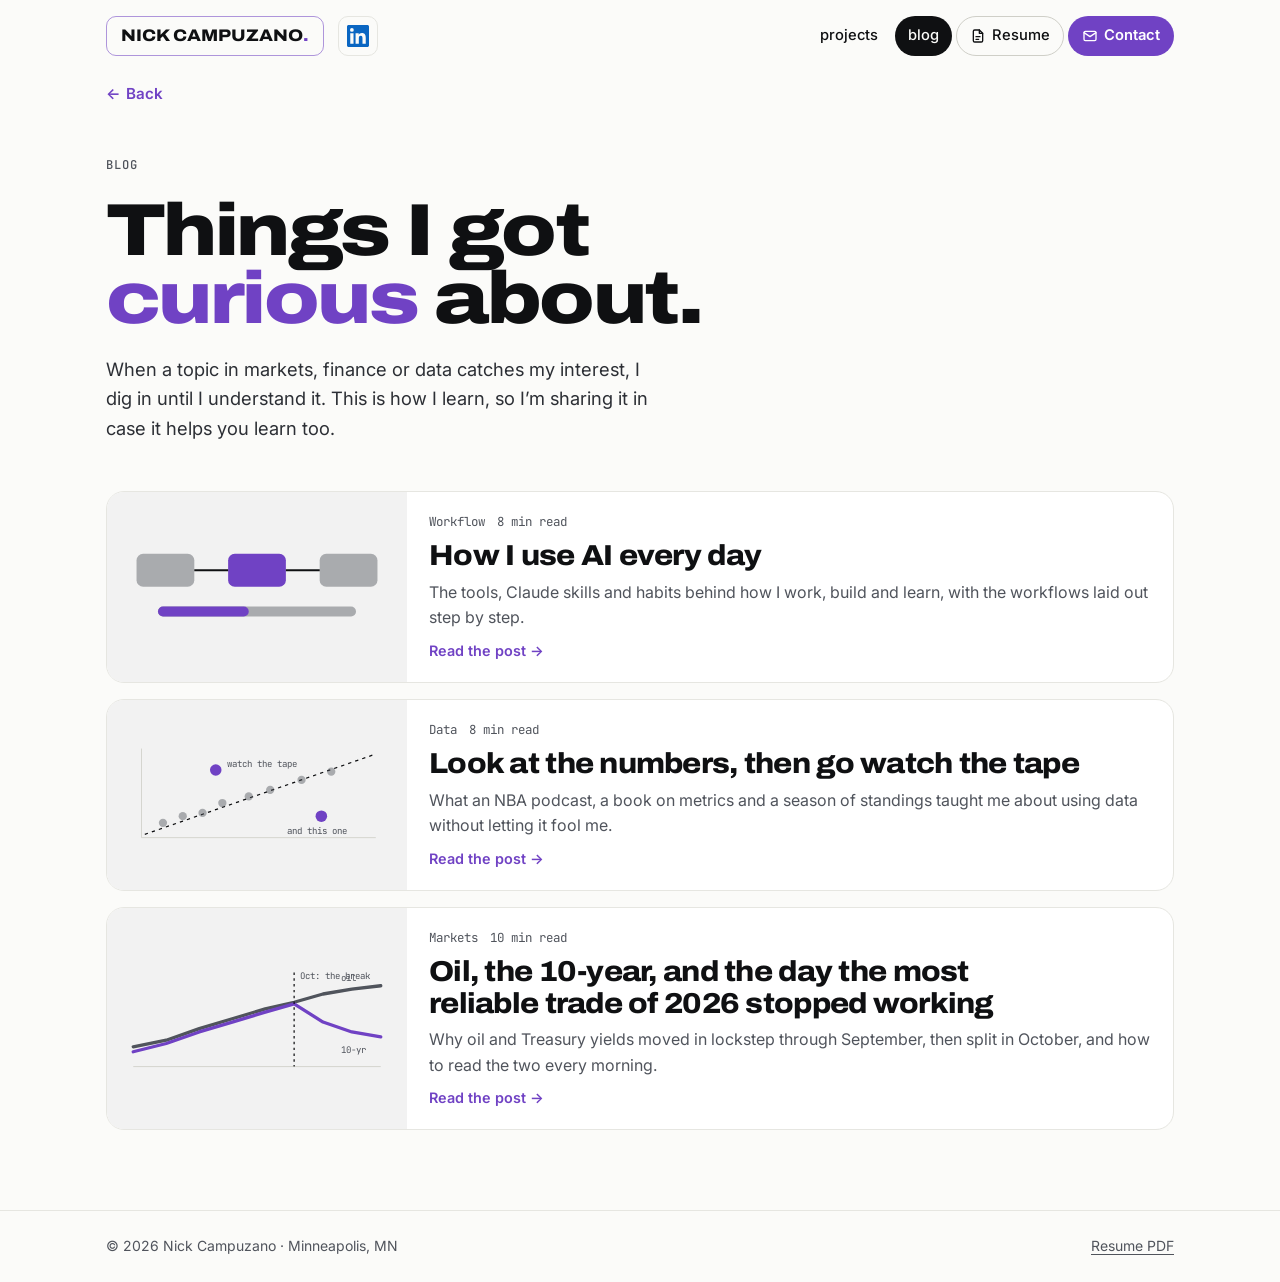
==== commit 572fdf55: "Resume icon: document instead of download arrow Co-Authored-By: Claude Opus 5.5 <noreply@anthropic.c" ====
--- a/deep-dives/index.html
+++ b/deep-dives/index.html
@@ -23,8 +23,8 @@
 <link rel="preconnect" href="https://fonts.googleapis.com">
 <link rel="preconnect" href="https://fonts.gstatic.com" crossorigin>
 <link rel="stylesheet" href="https://fonts.googleapis.com/css2?family=Archivo:wdth,wght@62..125,400..900&family=Inter:wght@400;500;600;700&family=JetBrains+Mono:wght@400;500;600;700&display=swap">
-<link rel="stylesheet" href="../assets/site.css?v=20261123h">
-<script src="../assets/site.js?v=20261123h" defer></script>
+<link rel="stylesheet" href="../assets/site.css?v=20261123i">
+<script src="../assets/site.js?v=20261123i" defer></script>
 </head>
 <body>
 <a class="skip" href="#main">Skip to content</a>
@@ -34,7 +34,7 @@
     <nav class="nav" aria-label="Main">
       <a href="../projects.html">projects</a>
       <a href="../deep-dives/" aria-current="page">blog</a>
-      <a class="nav-pdf" href="../assets/Nick_Campuzano_Resume.pdf" aria-label="Download resume (PDF)"><svg class="dl" viewBox="0 0 24 24" width="16" height="16" aria-hidden="true" focusable="false" fill="none" stroke="currentColor" stroke-width="2" stroke-linecap="round" stroke-linejoin="round"><path d="M14 3H7a2 2 0 0 0-2 2v14a2 2 0 0 0 2 2h10a2 2 0 0 0 2-2V8z"/><path d="M14 3v5h5"/><path d="M12 11v6M9 14.5l3 3 3-3"/></svg><span>Resume</span></a>
+      <a class="nav-pdf" href="../assets/Nick_Campuzano_Resume.pdf" aria-label="Resume (PDF), opens in a new tab"><svg class="dl" viewBox="0 0 24 24" width="16" height="16" aria-hidden="true" focusable="false" fill="none" stroke="currentColor" stroke-width="2" stroke-linecap="round" stroke-linejoin="round"><path d="M14 3H7a2 2 0 0 0-2 2v14a2 2 0 0 0 2 2h10a2 2 0 0 0 2-2V8z"/><path d="M14 3v5h5"/><path d="M9 13h6M9 17h4"/></svg><span>Resume</span></a>
       <a class="nav-cta" href="../index.html#contact"><svg class="mail" viewBox="0 0 24 24" width="16" height="16" aria-hidden="true" focusable="false" fill="none" stroke="currentColor" stroke-width="2" stroke-linecap="round" stroke-linejoin="round"><rect x="3" y="5" width="18" height="14" rx="2"/><path d="m3 7 9 6 9-6"/></svg><span>Contact</span></a>
     </nav>
   </div>
--- a/assets/site.css
+++ b/assets/site.css
@@ -440,7 +440,6 @@
 /* Where-am-I: side tracker on wide screens, progress bar on narrow ones, gentle reveal (Nov 23) */
 
 .read-bar { position: absolute; left: 0; right: 0; bottom: -1px; height: 3px; background: var(--accent); transform-origin: left center; transform: scaleX(0); border-radius: 0 3px 3px 0; pointer-events: none; }
-@media (min-width: 1240px) { .read-bar { display: none; } }
 
 /* Blog post reading tracker: sections that light up, time left (Nov 23) */
 .track { display: none; }
@@ -477,7 +476,7 @@
 
 /* Blog posts: Back lines up with the article, not the page edge (Nov 23) */
 body:has(.article-body) .backbar { max-width: calc(760px + 32px); }
-body:has(.article-body) .article-head { padding-top: 12px; }
+body:has(.article-body) .article-head { padding-top: 18px; }
 
 /* Summary dot shows Nick's headshot (Nov 23) */
 
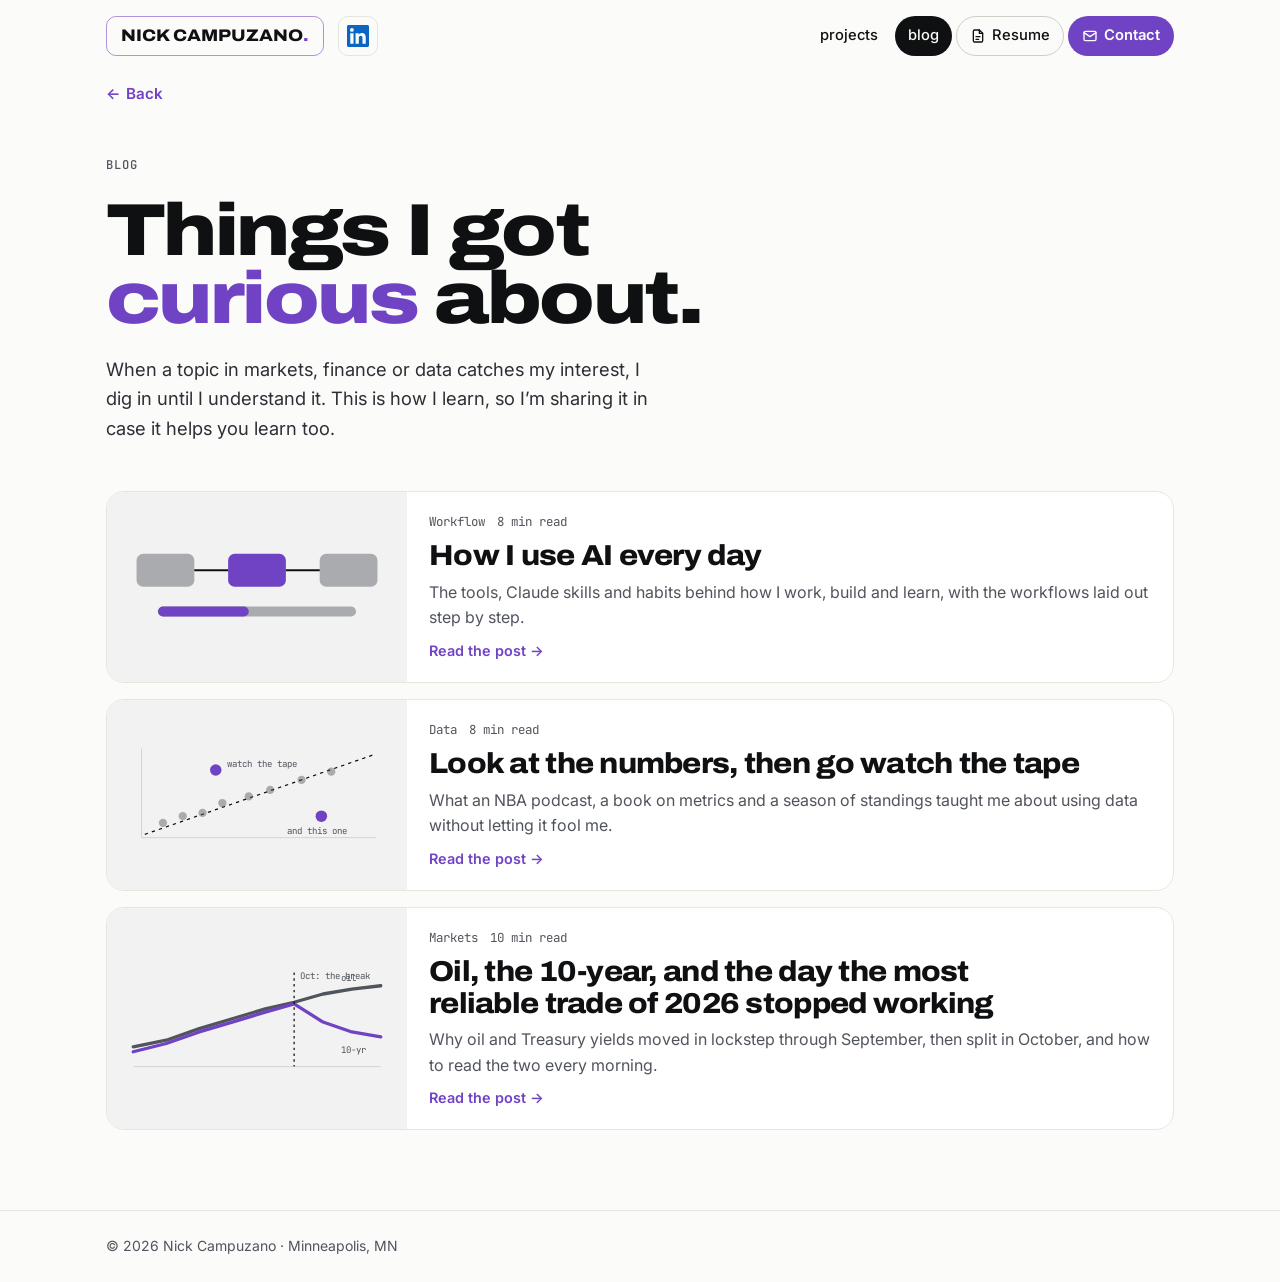
==== commit 7893d14d: "Remove Resume PDF link from footers" ====
--- a/deep-dives/index.html
+++ b/deep-dives/index.html
@@ -85,9 +85,6 @@
 <footer class="site-footer">
   <div class="wrap">
     <span>© 2026 Nick Campuzano · Minneapolis, MN</span>
-    <nav aria-label="Footer">
-      <a href="../assets/Nick_Campuzano_Resume.pdf">Resume PDF</a>
-    </nav>
   </div>
 </footer>
 
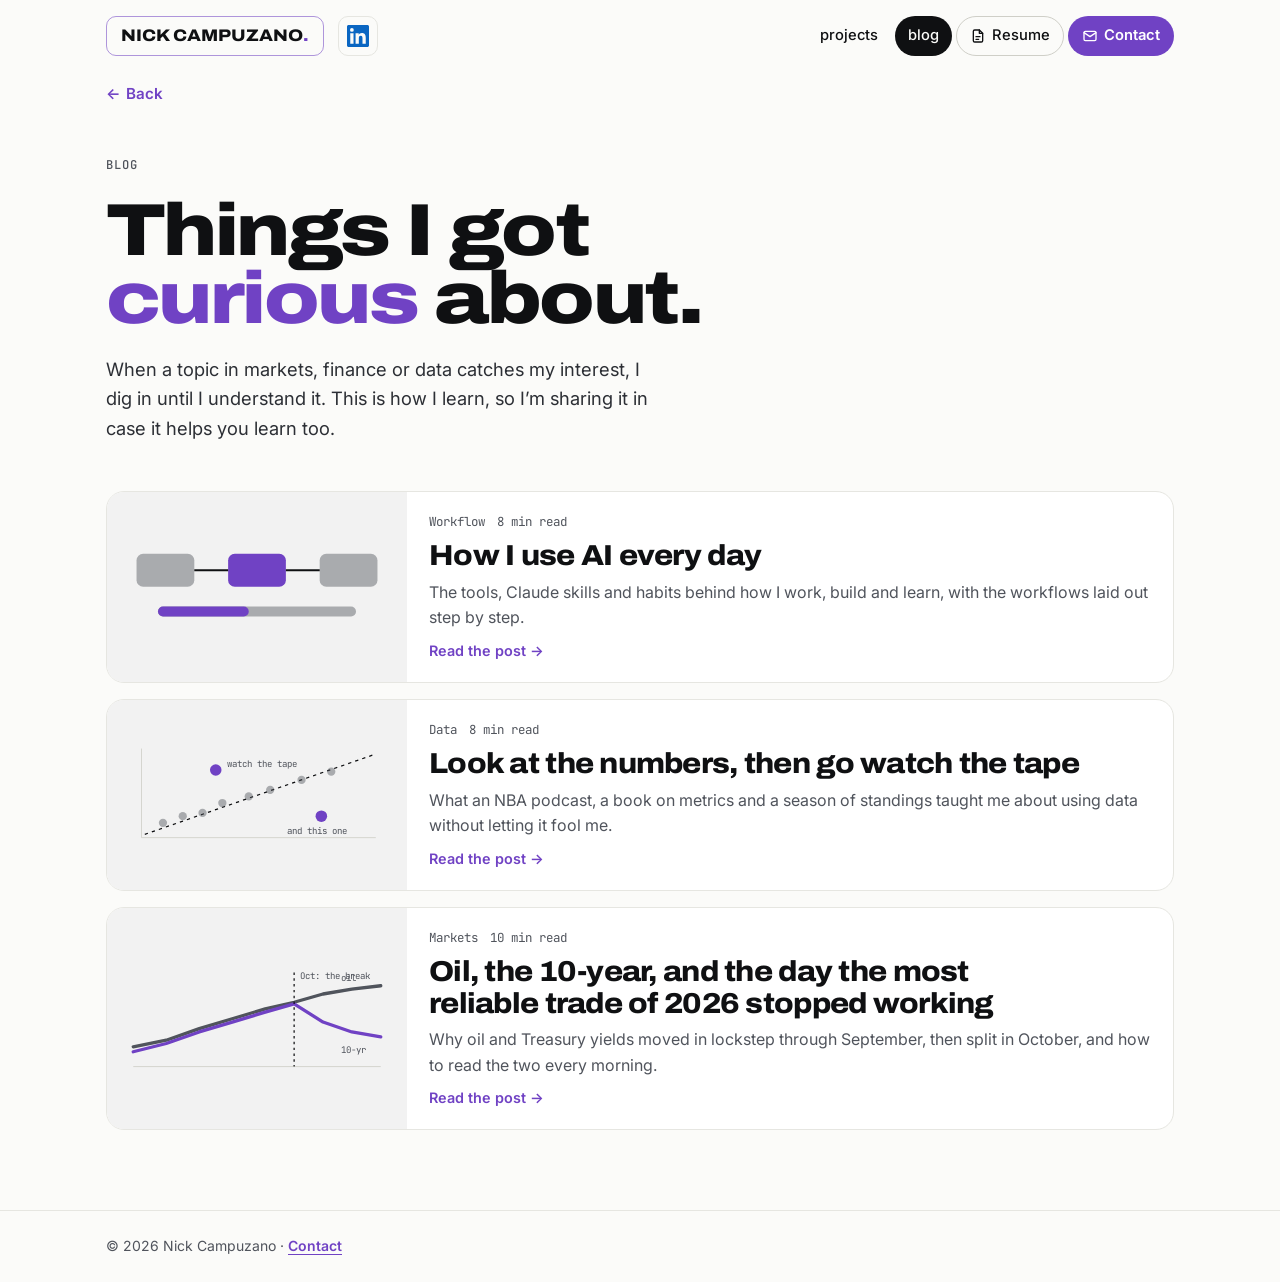
==== commit cf15bc15: "Footer: purple Contact link replaces Minneapolis" ====
--- a/deep-dives/index.html
+++ b/deep-dives/index.html
@@ -23,8 +23,8 @@
 <link rel="preconnect" href="https://fonts.googleapis.com">
 <link rel="preconnect" href="https://fonts.gstatic.com" crossorigin>
 <link rel="stylesheet" href="https://fonts.googleapis.com/css2?family=Archivo:wdth,wght@62..125,400..900&family=Inter:wght@400;500;600;700&family=JetBrains+Mono:wght@400;500;600;700&display=swap">
-<link rel="stylesheet" href="../assets/site.css?v=20261123i">
-<script src="../assets/site.js?v=20261123i" defer></script>
+<link rel="stylesheet" href="../assets/site.css?v=20261123j">
+<script src="../assets/site.js?v=20261123j" defer></script>
 </head>
 <body>
 <a class="skip" href="#main">Skip to content</a>
@@ -84,7 +84,7 @@
 
 <footer class="site-footer">
   <div class="wrap">
-    <span>© 2026 Nick Campuzano · Minneapolis, MN</span>
+    <span>© 2026 Nick Campuzano · <a class="foot-contact" href="../index.html#contact">Contact</a></span>
   </div>
 </footer>
 
--- a/assets/site.css
+++ b/assets/site.css
@@ -140,6 +140,7 @@
 .site-footer { border-top: 1px solid var(--line); margin-top: 24px; }
 .site-footer .wrap { padding-block: 24px; display: flex; flex-wrap: wrap; justify-content: space-between; gap: 12px; color: var(--muted); font-size: var(--step--1); }
 .site-footer a { color: var(--muted); }
+.site-footer a.foot-contact { color: var(--accent); font-weight: 600; }
 .site-footer nav { display: flex; gap: 16px; flex-wrap: wrap; }
 
 /* Case studies (projects page): outcome first, then problem, approach, result */
